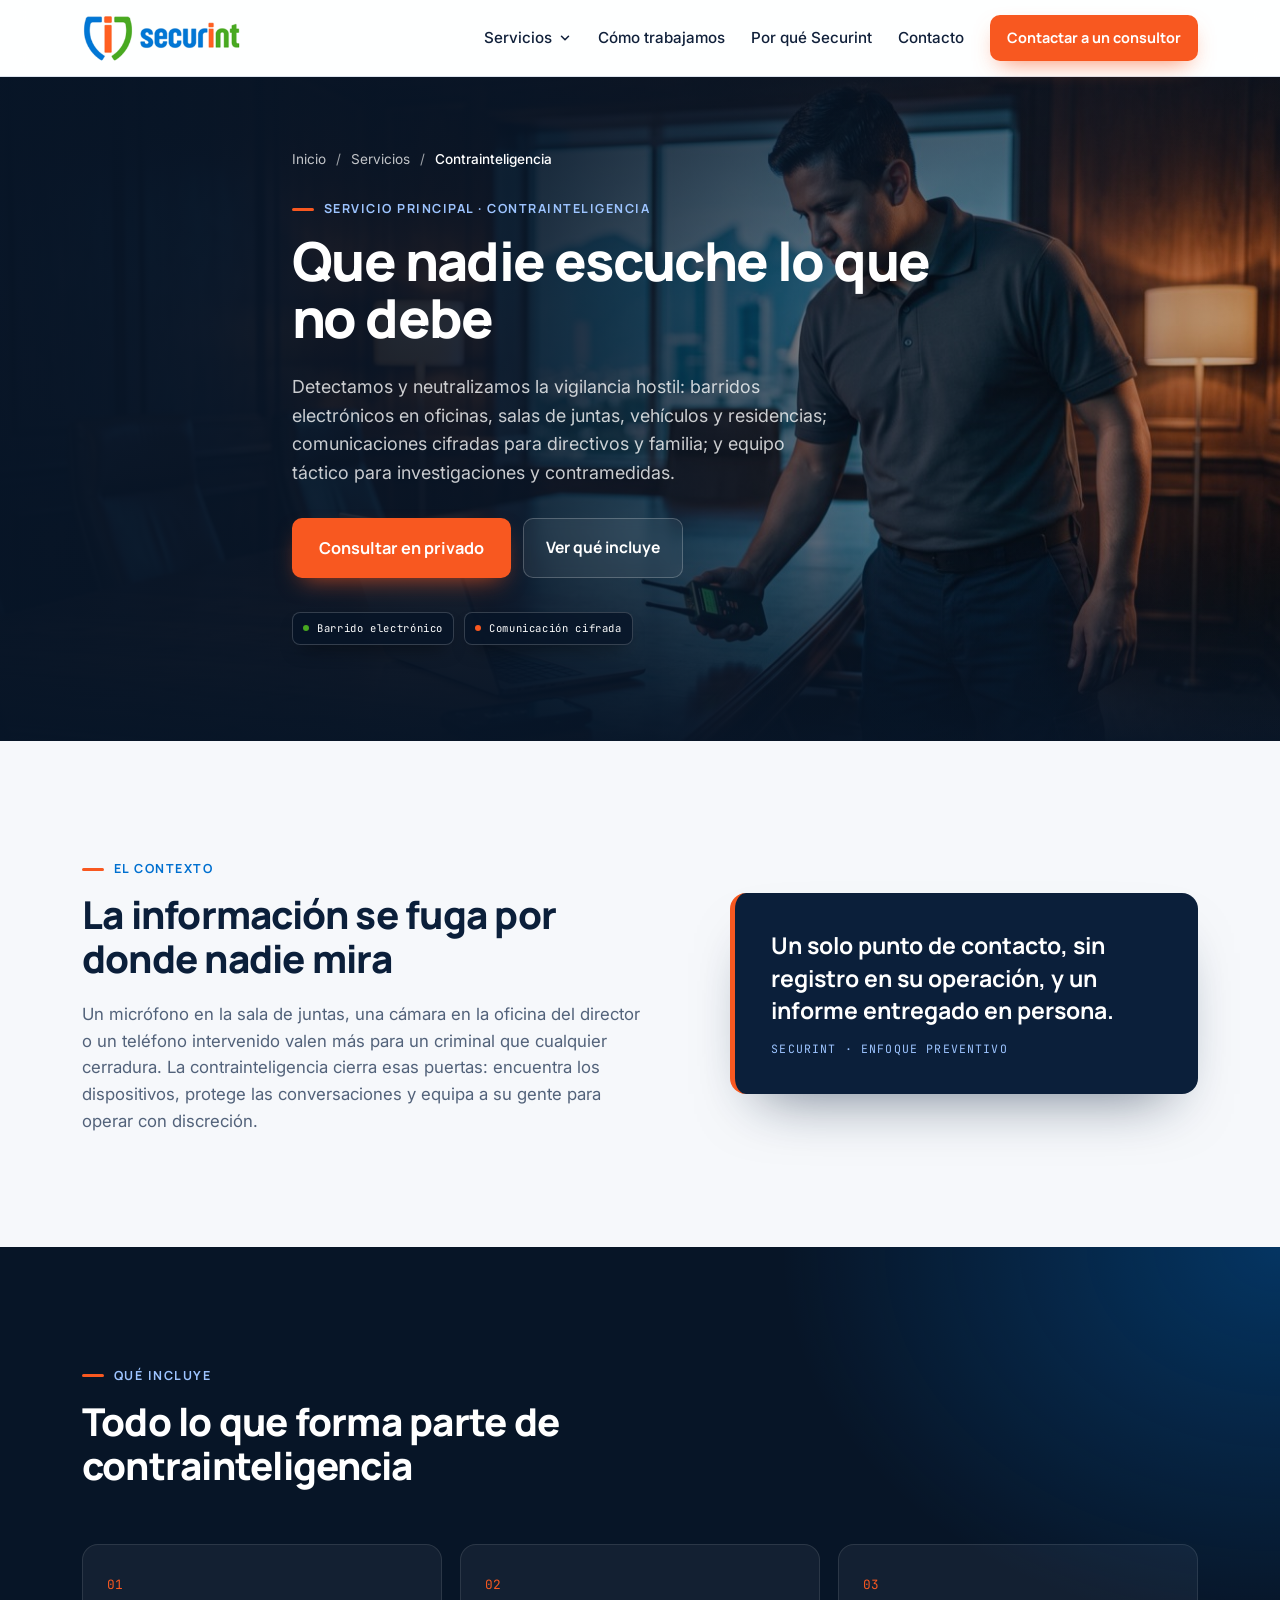
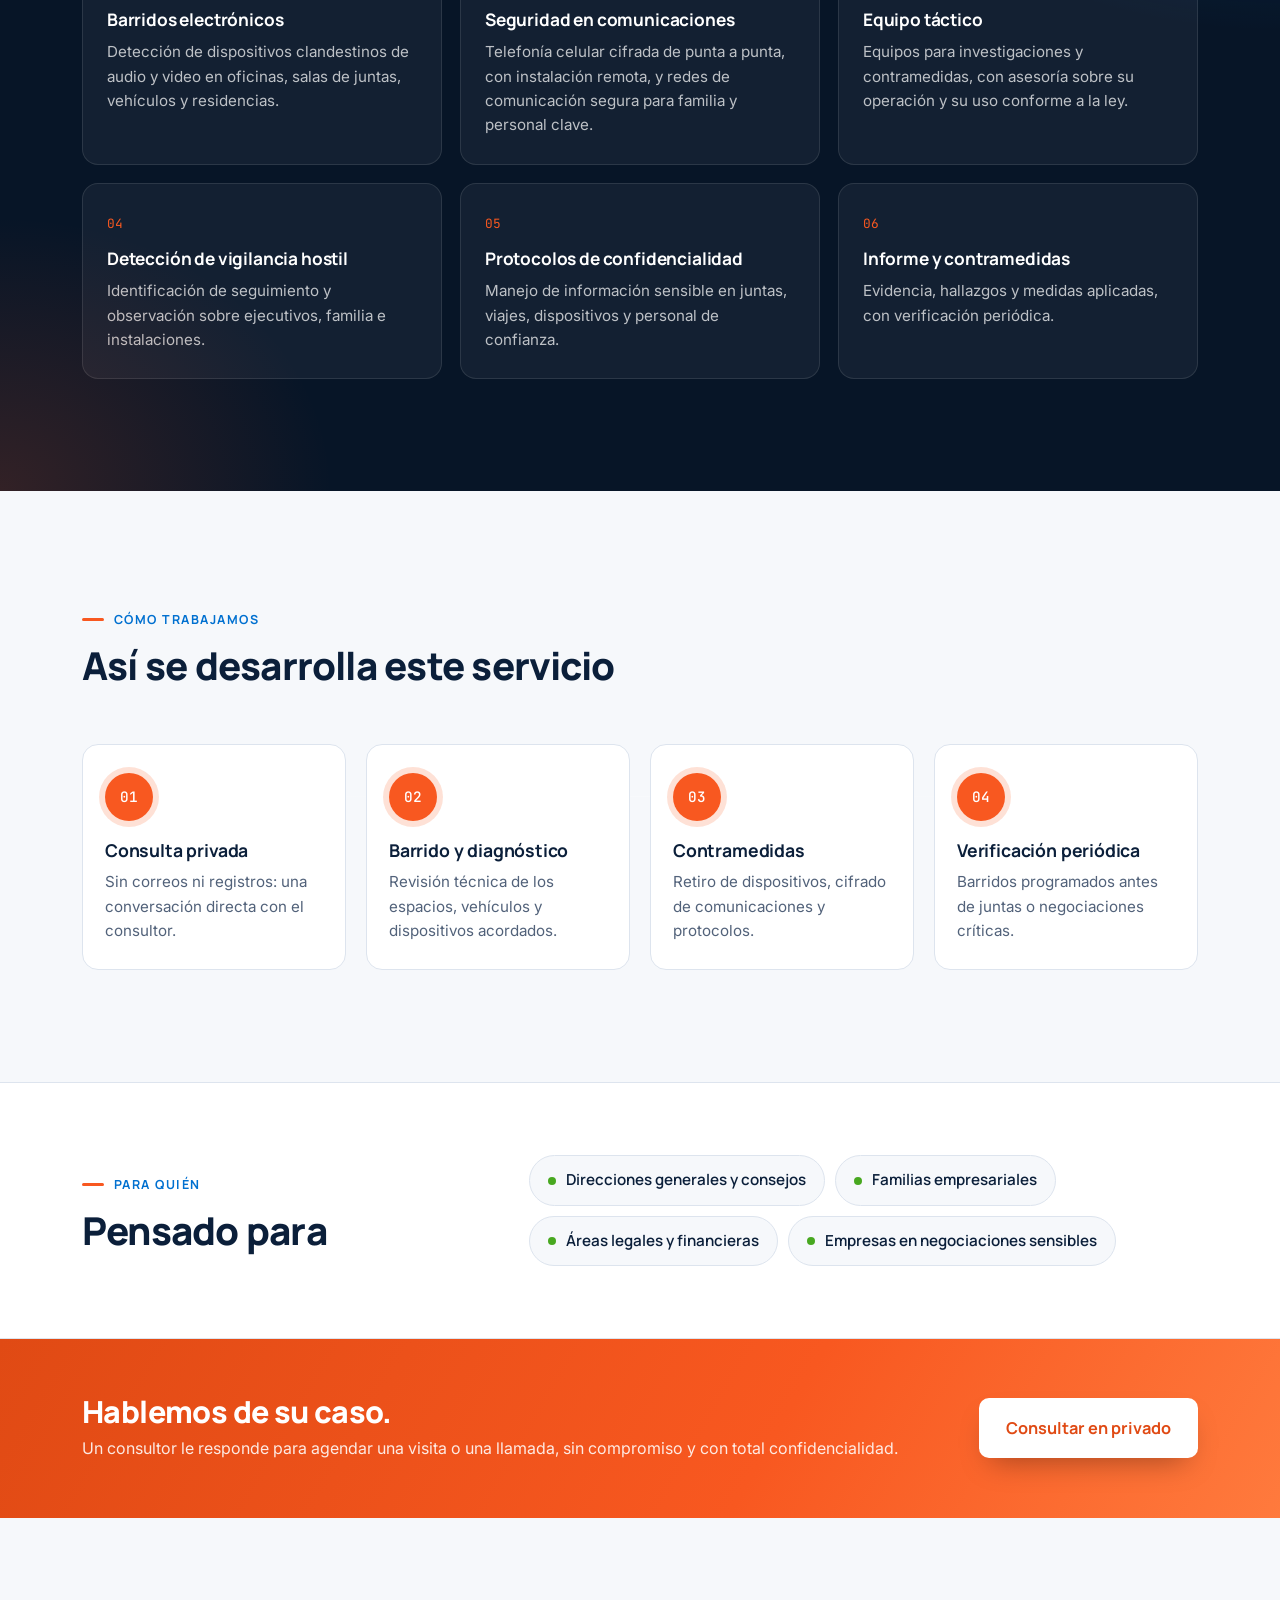
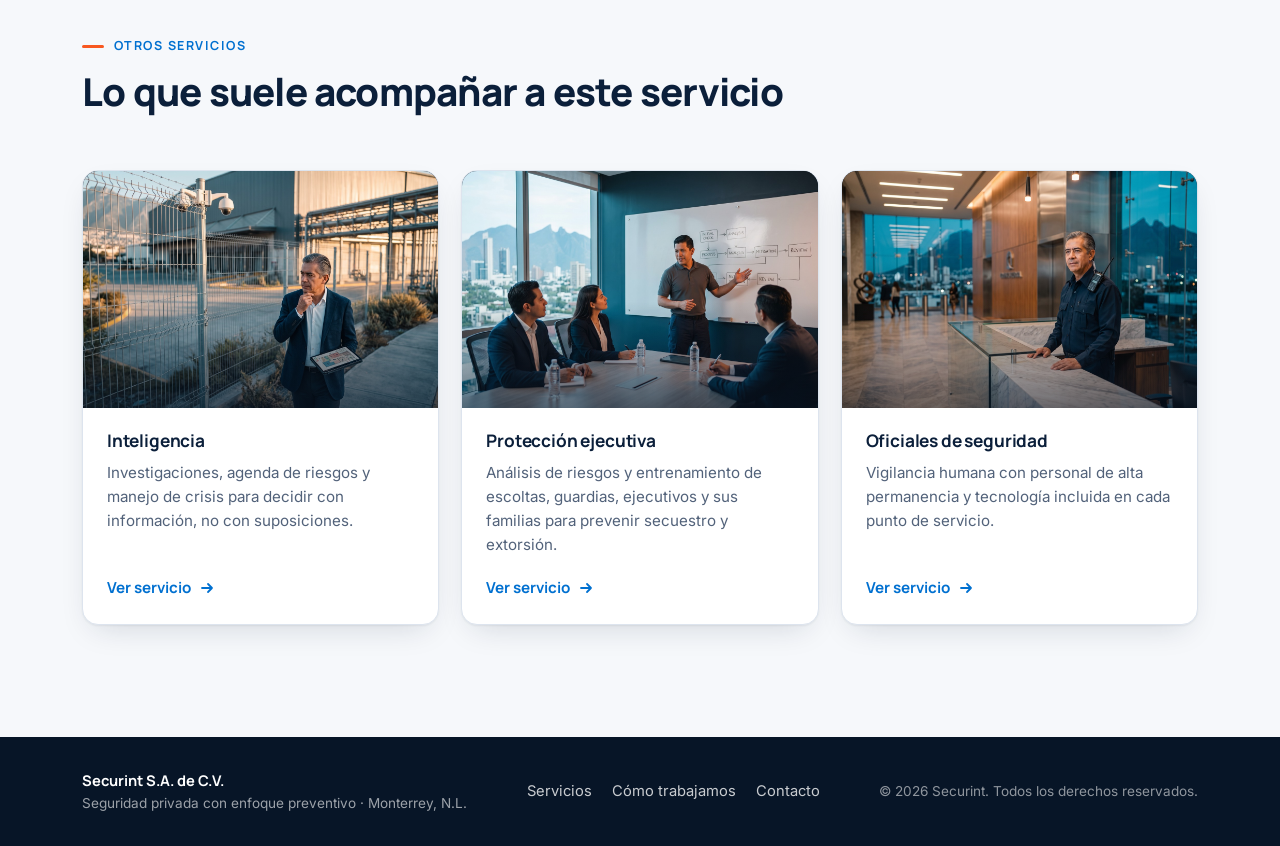
==== servicios/contrainteligencia.html @ 250d965b "feat(sitio): reposicionar como consultoría — inteligencia, contrainteligencia y protección ejecutiva" ====
<!doctype html>
<html lang="es-MX">
<head>
  <meta charset="utf-8">
  <meta name="viewport" content="width=device-width, initial-scale=1, viewport-fit=cover">
  <title>Contrainteligencia · Securint</title>
  <meta name="description" content="Barridos electrónicos, seguridad en comunicaciones y equipo táctico para que nadie escuche lo que no debe. Securint, seguridad privada con enfoque preventivo en Monterrey.">
  <meta property="og:title" content="Contrainteligencia · Securint">
  <meta property="og:description" content="Barridos electrónicos, seguridad en comunicaciones y equipo táctico para que nadie escuche lo que no debe.">
  <meta property="og:type" content="website">
  <meta property="og:image" content="https://securint.com.mx/assets/img/serv-inteligencia.jpg">
  <meta name="theme-color" content="#071527">
  <link rel="icon" href="../assets/favicon.svg" type="image/svg+xml">
  <link rel="preconnect" href="https://fonts.googleapis.com">
  <link rel="preconnect" href="https://fonts.gstatic.com" crossorigin>
  <link href="https://fonts.googleapis.com/css2?family=Inter:wght@400;500;600&family=Manrope:wght@600;700;800&family=JetBrains+Mono:wght@500&display=swap" rel="stylesheet">
  <link rel="stylesheet" href="../css/styles.css">
</head>
<body class="pagina-servicio">

<a class="saltar" href="#contenido">Ir al contenido</a>

<header class="cabecera" id="inicio">
  <div class="contenedor cabecera__fila">
    <a class="cabecera__logo" href="../index.html" aria-label="Securint, inicio">
      <img src="../assets/logo.png" alt="Securint" width="158" height="49">
    </a>
    <button class="cabecera__menu" type="button" aria-expanded="false" aria-controls="nav" aria-label="Abrir menú">
      <span></span><span></span><span></span>
    </button>
    <nav class="nav" id="nav" aria-label="Principal">
      <div class="nav__grupo">
        <button class="nav__desplegable" type="button" aria-expanded="false" aria-controls="menu-servicios">
          Servicios
          <svg class="nav__flecha" viewBox="0 0 16 16" aria-hidden="true"><path d="M4 6l4 4 4-4"/></svg>
        </button>
        <div class="mega" id="menu-servicios">
          <div class="mega__grid">
            <a class="mega__item" href="inteligencia.html"><span class="mega__icono"><svg viewBox="0 0 24 24"><path d="M3 12s3.5-6 9-6 9 6 9 6-3.5 6-9 6-9-6-9-6z"/><circle cx="12" cy="12" r="2.8"/></svg></span><span><strong>Inteligencia</strong><small>Investigaciones, agenda de riesgos y manejo de crisis para decidir con información, no con suposiciones.</small></span></a>
            <a class="mega__item" href="contrainteligencia.html" aria-current="page"><span class="mega__icono"><svg viewBox="0 0 24 24"><circle cx="12" cy="12" r="2"/><path d="M8.5 8.5a5 5 0 0 0 0 7M15.5 8.5a5 5 0 0 1 0 7"/><path d="M5.5 5.5a9 9 0 0 0 0 13M18.5 5.5a9 9 0 0 1 0 13"/></svg></span><span><strong>Contrainteligencia</strong><small>Barridos electrónicos, seguridad en comunicaciones y equipo táctico para que nadie escuche lo que no debe.</small></span></a>
            <a class="mega__item" href="proteccion-ejecutiva.html"><span class="mega__icono"><svg viewBox="0 0 24 24"><path d="M12 3l7 3v5c0 5-3.5 8.5-7 10-3.5-1.5-7-5-7-10V6l7-3z"/><circle cx="12" cy="10" r="2.2"/><path d="M8.5 16.5c.8-1.8 2-2.6 3.5-2.6s2.7.8 3.5 2.6"/></svg></span><span><strong>Protección ejecutiva</strong><small>Análisis de riesgos y entrenamiento de escoltas, guardias, ejecutivos y sus familias para prevenir secuestro y extorsión.</small></span></a>
            <a class="mega__item" href="oficiales-de-seguridad.html"><span class="mega__icono"><svg viewBox="0 0 24 24"><circle cx="12" cy="7" r="3.5"/><path d="M5 21c0-4 3-6.5 7-6.5s7 2.5 7 6.5"/><path d="M12 14.5v6.5"/></svg></span><span><strong>Oficiales de seguridad</strong><small>Vigilancia humana con personal de alta permanencia y tecnología incluida en cada punto de servicio.</small></span></a>
            <a class="mega__item" href="seguridad-electronica.html"><span class="mega__icono"><svg viewBox="0 0 24 24"><rect x="3" y="6" width="13" height="9" rx="2"/><path d="M16 9.5l5-2.5v8l-5-2.5"/><path d="M7 18.5h5M9.5 15v3.5"/></svg></span><span><strong>Seguridad electrónica</strong><small>CCTV, control de acceso y centros de monitoreo: ingeniería, venta, renta, instalación y mantenimiento.</small></span></a>
          </div>
          <a class="mega__pie" href="../index.html#contacto">¿No sabe por dónde empezar? Contacte a un consultor →</a>
        </div>
      </div>
      <a href="../index.html#proceso">Cómo trabajamos</a>
      <a href="../index.html#porque">Por qué Securint</a>
      <a href="../index.html#contacto">Contacto</a>
      <a class="boton boton--primario boton--chico" href="../index.html#contacto">Contactar a un consultor</a>
    </nav>
  </div>
</header>

<main id="contenido">

  <section class="hero hero--servicio">
    <div class="hero__fondo" aria-hidden="true">
      <img class="hero__foto" src="../assets/img/serv-inteligencia.jpg" alt="" width="1400" height="939" fetchpriority="high">
      <div class="hero__velo"></div>
    </div>
    <div class="contenedor hero__servicio">
      <nav class="migas" aria-label="Ubicación">
        <a href="../index.html">Inicio</a><span>/</span><a href="../index.html#servicios">Servicios</a><span>/</span><span aria-current="page">Contrainteligencia</span>
      </nav>
      <p class="etiqueta etiqueta--clara">Servicio principal · Contrainteligencia</p>
      <h1>Que nadie escuche lo que no debe</h1>
      <p class="hero__bajada">Detectamos y neutralizamos la vigilancia hostil: barridos electrónicos en oficinas, salas de juntas, vehículos y residencias; comunicaciones cifradas para directivos y familia; y equipo táctico para investigaciones y contramedidas.</p>
      <div class="hero__acciones">
        <a class="boton boton--primario boton--grande" href="../index.html#contacto">Consultar en privado</a>
        <a class="boton boton--fantasma" href="#incluye">Ver qué incluye</a>
      </div>
      <div class="hero__chips" aria-hidden="true"><span class="visual__chip visual__chip--a">Barrido electrónico</span><span class="visual__chip visual__chip--b">Comunicación cifrada</span></div>
    </div>
  </section>

  <section class="seccion">
    <div class="contenedor contexto__grid">
      <div>
        <p class="etiqueta">El contexto</p>
        <h2>La información se fuga por donde nadie mira</h2>
        <p class="parrafo">Un micrófono en la sala de juntas, una cámara en la oficina del director o un teléfono intervenido valen más para un criminal que cualquier cerradura. La contrainteligencia cierra esas puertas: encuentra los dispositivos, protege las conversaciones y equipa a su gente para operar con discreción.</p>
      </div>
      <blockquote class="cita-grande">
        <p>Un solo punto de contacto, sin registro en su operación, y un informe entregado en persona.</p>
        <footer>Securint · Enfoque preventivo</footer>
      </blockquote>
    </div>
  </section>

  <section class="seccion seccion--oscura" id="incluye">
    <div class="seccion__fondo" aria-hidden="true"></div>
    <div class="contenedor">
      <div class="seccion__cabeza">
        <p class="etiqueta etiqueta--clara">Qué incluye</p>
        <h2>Todo lo que forma parte de contrainteligencia</h2>
      </div>
      <ul class="incluye-grid">
        <li class="incluye-card">
          <span class="incluye-card__num">01</span>
          <h3>Barridos electrónicos</h3>
          <p>Detección de dispositivos clandestinos de audio y video en oficinas, salas de juntas, vehículos y residencias.</p>
        </li>
        <li class="incluye-card">
          <span class="incluye-card__num">02</span>
          <h3>Seguridad en comunicaciones</h3>
          <p>Telefonía celular cifrada de punta a punta, con instalación remota, y redes de comunicación segura para familia y personal clave.</p>
        </li>
        <li class="incluye-card">
          <span class="incluye-card__num">03</span>
          <h3>Equipo táctico</h3>
          <p>Equipos para investigaciones y contramedidas, con asesoría sobre su operación y su uso conforme a la ley.</p>
        </li>
        <li class="incluye-card">
          <span class="incluye-card__num">04</span>
          <h3>Detección de vigilancia hostil</h3>
          <p>Identificación de seguimiento y observación sobre ejecutivos, familia e instalaciones.</p>
        </li>
        <li class="incluye-card">
          <span class="incluye-card__num">05</span>
          <h3>Protocolos de confidencialidad</h3>
          <p>Manejo de información sensible en juntas, viajes, dispositivos y personal de confianza.</p>
        </li>
        <li class="incluye-card">
          <span class="incluye-card__num">06</span>
          <h3>Informe y contramedidas</h3>
          <p>Evidencia, hallazgos y medidas aplicadas, con verificación periódica.</p>
        </li>
      </ul>
    </div>
  </section>

  <section class="seccion">
    <div class="contenedor">
      <div class="seccion__cabeza">
        <p class="etiqueta">Cómo trabajamos</p>
        <h2>Así se desarrolla este servicio</h2>
      </div>
      <ol class="pasos pasos--claros">
        <li class="paso">
          <span class="paso__num">01</span>
          <h3>Consulta privada</h3>
          <p>Sin correos ni registros: una conversación directa con el consultor.</p>
        </li>
        <li class="paso">
          <span class="paso__num">02</span>
          <h3>Barrido y diagnóstico</h3>
          <p>Revisión técnica de los espacios, vehículos y dispositivos acordados.</p>
        </li>
        <li class="paso">
          <span class="paso__num">03</span>
          <h3>Contramedidas</h3>
          <p>Retiro de dispositivos, cifrado de comunicaciones y protocolos.</p>
        </li>
        <li class="paso">
          <span class="paso__num">04</span>
          <h3>Verificación periódica</h3>
          <p>Barridos programados antes de juntas o negociaciones críticas.</p>
        </li>
      </ol>
    </div>
  </section>

  <section class="seccion seccion--para">
    <div class="contenedor para__grid">
      <div>
        <p class="etiqueta">Para quién</p>
        <h2>Pensado para</h2>
      </div>
      <ul class="para__lista">
        <li>Direcciones generales y consejos</li>
        <li>Familias empresariales</li>
        <li>Áreas legales y financieras</li>
        <li>Empresas en negociaciones sensibles</li>
      </ul>
    </div>
  </section>

  <section class="banda">
    <div class="contenedor banda__fila">
      <div>
        <h2>Hablemos de su caso.</h2>
        <p>Un consultor le responde para agendar una visita o una llamada, sin compromiso y con total confidencialidad.</p>
      </div>
      <a class="boton boton--primario boton--grande" href="../index.html#contacto">Consultar en privado</a>
    </div>
  </section>

  <section class="seccion">
    <div class="contenedor">
      <div class="seccion__cabeza">
        <p class="etiqueta">Otros servicios</p>
        <h2>Lo que suele acompañar a este servicio</h2>
      </div>
      <div class="serv-grid serv-grid--tres">
        <a class="serv-card serv-card--chica" href="inteligencia.html">
          <div class="serv-card__foto"><img src="../assets/img/serv-riesgo.jpg" alt="" width="1400" height="939" loading="lazy"></div>
          <div class="serv-card__cuerpo">
            <h3>Inteligencia</h3>
            <p>Investigaciones, agenda de riesgos y manejo de crisis para decidir con información, no con suposiciones.</p>
            <span class="serv-card__mas">Ver servicio <svg viewBox="0 0 16 16" aria-hidden="true"><path d="M3 8h10M9 4l4 4-4 4"/></svg></span>
          </div>
        </a>
        <a class="serv-card serv-card--chica" href="proteccion-ejecutiva.html">
          <div class="serv-card__foto"><img src="../assets/img/serv-consultoria.jpg" alt="" width="1400" height="939" loading="lazy"></div>
          <div class="serv-card__cuerpo">
            <h3>Protección ejecutiva</h3>
            <p>Análisis de riesgos y entrenamiento de escoltas, guardias, ejecutivos y sus familias para prevenir secuestro y extorsión.</p>
            <span class="serv-card__mas">Ver servicio <svg viewBox="0 0 16 16" aria-hidden="true"><path d="M3 8h10M9 4l4 4-4 4"/></svg></span>
          </div>
        </a>
        <a class="serv-card serv-card--chica" href="oficiales-de-seguridad.html">
          <div class="serv-card__foto"><img src="../assets/img/serv-oficiales.jpg" alt="" width="1400" height="939" loading="lazy"></div>
          <div class="serv-card__cuerpo">
            <h3>Oficiales de seguridad</h3>
            <p>Vigilancia humana con personal de alta permanencia y tecnología incluida en cada punto de servicio.</p>
            <span class="serv-card__mas">Ver servicio <svg viewBox="0 0 16 16" aria-hidden="true"><path d="M3 8h10M9 4l4 4-4 4"/></svg></span>
          </div>
        </a>
      </div>
    </div>
  </section>

</main>

<footer class="pie">
  <div class="contenedor pie__fila">
    <div>
      <strong class="pie__marca">Securint S.A. de C.V.</strong>
      <span class="pie__sub">Seguridad privada con enfoque preventivo · Monterrey, N.L.</span>
    </div>
    <nav class="pie__nav" aria-label="Pie de página">
      <a href="../index.html#servicios">Servicios</a>
      <a href="../index.html#proceso">Cómo trabajamos</a>
      <a href="../index.html#contacto">Contacto</a>
    </nav>
    <span class="pie__copy">© <span id="anio"></span> Securint. Todos los derechos reservados.</span>
  </div>
</footer>

<script src="../js/main.js" defer></script>
</body>
</html>
---- css/styles.css ----
/* ==========================================================================
   Securint — estilos v2
   Paleta tomada del logo: azul #0070d0, naranja #f85820, verde #48a820.
   El marino profundo es el color "serio" de la marca.
   ========================================================================== */

:root {
  --azul: #0070d0;
  --azul-claro: #4da3ff;
  --azul-hover: #005db0;
  --marino: #0b1f3a;
  --marino-2: #12305a;
  --marino-3: #071527;
  --naranja: #f85820;
  --naranja-hover: #e04a14;
  --verde: #48a820;

  --fondo: #f6f8fb;
  --superficie: #ffffff;
  --texto: #10203a;
  --texto-2: #52627a;
  --borde: #dde4ee;
  --borde-fuerte: #c5d0e0;

  --fuente-titulos: "Manrope", "Inter", system-ui, -apple-system, "Segoe UI", sans-serif;
  --fuente-texto: "Inter", system-ui, -apple-system, "Segoe UI", sans-serif;
  --fuente-mono: "JetBrains Mono", ui-monospace, SFMono-Regular, Menlo, monospace;

  --radio: 16px;
  --radio-chico: 10px;
  --sombra: 0 1px 2px rgba(16, 32, 58, .06), 0 12px 32px -12px rgba(16, 32, 58, .18);
  --ancho: 1180px;
  --transicion: 220ms cubic-bezier(.2, .7, .2, 1);
}

*, *::before, *::after { box-sizing: border-box; }
html { scroll-behavior: smooth; -webkit-text-size-adjust: 100%; }
body {
  margin: 0;
  font-family: var(--fuente-texto);
  font-size: 1rem;
  line-height: 1.6;
  color: var(--texto);
  background: var(--fondo);
  -webkit-font-smoothing: antialiased;
  overflow-x: hidden;
}
img { max-width: 100%; height: auto; display: block; }
a { color: var(--azul); text-decoration: none; }
a:hover { color: var(--azul-hover); }
button { font: inherit; }

h1, h2, h3 {
  font-family: var(--fuente-titulos);
  color: var(--marino);
  letter-spacing: -0.01em;
  margin: 0 0 .5em;
}
h1 { font-size: clamp(2.1rem, 4.4vw, 3.4rem); line-height: 1.05; font-weight: 800; letter-spacing: -0.03em; }
h2 { font-size: clamp(1.6rem, 3vw, 2.4rem); line-height: 1.15; font-weight: 800; letter-spacing: -0.02em; }
h3 { font-size: 1.2rem; line-height: 1.3; font-weight: 700; }
p { margin: 0 0 1em; }

.contenedor { width: 100%; max-width: var(--ancho); margin-inline: auto; padding-inline: clamp(16px, 4vw, 32px); }

.saltar { position: absolute; left: -999px; top: 8px; background: var(--marino); color: #fff; padding: 8px 14px; border-radius: 8px; z-index: 100; }
.saltar:focus { left: 8px; }

/* ---------- Etiquetas, botones, puntos ---------- */

.etiqueta {
  display: inline-flex; align-items: center; gap: 10px;
  font-family: var(--fuente-titulos);
  font-size: .78rem; font-weight: 700; letter-spacing: .12em; text-transform: uppercase;
  color: var(--azul);
  margin-bottom: 14px;
}
.etiqueta::before { content: ""; width: 22px; height: 3px; background: var(--naranja); border-radius: 2px; }
.etiqueta--clara { color: #9dc4ff; }
.etiqueta .punto-vivo { margin-left: 2px; }

.punto-vivo {
  display: inline-block; width: 8px; height: 8px; border-radius: 50%;
  background: var(--verde);
  box-shadow: 0 0 0 0 rgba(72, 168, 32, .6);
  animation: latido 2s infinite;
}
@keyframes latido {
  0% { box-shadow: 0 0 0 0 rgba(72, 168, 32, .6); }
  70% { box-shadow: 0 0 0 8px rgba(72, 168, 32, 0); }
  100% { box-shadow: 0 0 0 0 rgba(72, 168, 32, 0); }
}

.boton {
  display: inline-flex; align-items: center; justify-content: center; gap: 8px;
  font-family: var(--fuente-titulos); font-weight: 700; font-size: .98rem;
  padding: 14px 22px;
  border-radius: var(--radio-chico);
  border: 1.5px solid transparent;
  cursor: pointer;
  transition: background var(--transicion), color var(--transicion), border-color var(--transicion), transform var(--transicion), box-shadow var(--transicion);
  white-space: nowrap;
}
.boton:active { transform: translateY(1px); }
.boton--primario { background: var(--naranja); color: #fff; box-shadow: 0 10px 24px -10px rgba(248, 88, 32, .75); }
.boton--primario:hover { background: var(--naranja-hover); color: #fff; transform: translateY(-1px); box-shadow: 0 14px 28px -10px rgba(248, 88, 32, .8); }
.boton--secundario { background: transparent; color: var(--marino); border-color: var(--borde-fuerte); }
.boton--secundario:hover { border-color: var(--marino); }
.boton--fantasma { background: rgba(255, 255, 255, .06); color: #fff; border-color: rgba(255, 255, 255, .22); backdrop-filter: blur(6px); }
.boton--fantasma:hover { background: rgba(255, 255, 255, .12); color: #fff; border-color: rgba(255, 255, 255, .45); }
.boton--chico { padding: 10px 16px; font-size: .9rem; }
.boton--grande { padding: 16px 26px; font-size: 1.02rem; }
.boton--ancho { width: 100%; }

/* ---------- Cabecera y menú ---------- */

.cabecera {
  position: sticky; top: 0; z-index: 50;
  background: rgba(255, 255, 255, .9);
  backdrop-filter: saturate(160%) blur(12px);
  -webkit-backdrop-filter: saturate(160%) blur(12px);
  border-bottom: 1px solid var(--borde);
}
.cabecera__fila { display: flex; align-items: center; justify-content: space-between; gap: 24px; min-height: 76px; }
.cabecera__logo img { width: 158px; height: auto; }

.nav { display: flex; align-items: center; gap: 26px; }
.nav > a:not(.boton), .nav__desplegable {
  font-weight: 500; color: var(--texto); font-size: .95rem; position: relative;
  background: none; border: 0; padding: 0; cursor: pointer;
  display: inline-flex; align-items: center; gap: 6px;
}
.nav > a:not(.boton)::after, .nav__desplegable::after {
  content: ""; position: absolute; left: 0; right: 0; bottom: -6px; height: 2px;
  background: var(--naranja); transform: scaleX(0); transform-origin: left; transition: transform var(--transicion);
}
.nav > a:not(.boton):hover::after, .nav__desplegable:hover::after, .nav__desplegable[aria-expanded="true"]::after { transform: scaleX(1); }
.nav__flecha { width: 14px; height: 14px; fill: none; stroke: currentColor; stroke-width: 1.8; stroke-linecap: round; stroke-linejoin: round; transition: transform var(--transicion); }
.nav__desplegable[aria-expanded="true"] .nav__flecha { transform: rotate(180deg); }

.nav__grupo { position: relative; }
.mega {
  position: absolute; left: 50%; top: calc(100% + 18px);
  transform: translateX(-50%) translateY(6px);
  width: min(720px, calc(100vw - 32px));
  background: #fff;
  border: 1px solid var(--borde);
  border-radius: var(--radio);
  box-shadow: 0 30px 60px -24px rgba(11, 31, 58, .35), 0 2px 8px rgba(11, 31, 58, .06);
  padding: 14px;
  opacity: 0; visibility: hidden; pointer-events: none;
  transition: opacity var(--transicion), transform var(--transicion), visibility 0s linear 220ms;
}
.mega::before {
  content: ""; position: absolute; left: 50%; top: -7px; width: 14px; height: 14px;
  background: #fff; border-left: 1px solid var(--borde); border-top: 1px solid var(--borde);
  transform: translateX(-50%) rotate(45deg);
}
.nav__grupo.abierto .mega { opacity: 1; visibility: visible; pointer-events: auto; transform: translateX(-50%) translateY(0); transition-delay: 0s; }
.mega__grid { display: grid; grid-template-columns: 1fr 1fr; gap: 4px; }
.mega__item {
  display: grid; grid-template-columns: 40px 1fr; gap: 12px; align-items: center;
  padding: 12px; border-radius: 10px; color: var(--texto);
  transition: background var(--transicion);
}
.mega__item:hover { background: var(--fondo); color: var(--texto); }
.mega__item strong { display: block; font-family: var(--fuente-titulos); font-size: .95rem; color: var(--marino); }
.mega__item small { display: block; color: var(--texto-2); font-size: .82rem; line-height: 1.3; }
.mega__icono { width: 40px; height: 40px; border-radius: 10px; background: rgba(0, 112, 208, .09); display: grid; place-items: center; }
.mega__icono svg { width: 22px; height: 22px; fill: none; stroke: var(--azul); stroke-width: 1.8; stroke-linecap: round; stroke-linejoin: round; }
.mega__pie {
  display: block; margin-top: 10px; padding: 12px 14px;
  border-radius: 10px; background: var(--marino); color: #fff;
  font-family: var(--fuente-titulos); font-weight: 600; font-size: .9rem;
}
.mega__pie:hover { background: var(--marino-2); color: #fff; }

.cabecera__menu {
  display: none; width: 44px; height: 44px;
  border: 1px solid var(--borde); border-radius: 10px; background: #fff; cursor: pointer;
  flex-direction: column; align-items: center; justify-content: center; gap: 5px;
}
.cabecera__menu span { display: block; width: 20px; height: 2px; background: var(--marino); border-radius: 2px; transition: transform var(--transicion), opacity var(--transicion); }
.cabecera__menu[aria-expanded="true"] span:nth-child(1) { transform: translateY(7px) rotate(45deg); }
.cabecera__menu[aria-expanded="true"] span:nth-child(2) { opacity: 0; }
.cabecera__menu[aria-expanded="true"] span:nth-child(3) { transform: translateY(-7px) rotate(-45deg); }

/* ---------- Hero ---------- */

.hero {
  position: relative;
  background: var(--marino-3);
  color: #fff;
  overflow: hidden;
  padding-top: clamp(56px, 8vw, 104px);
}
.hero h1 { color: #fff; max-width: 15ch; }
.hero__fondo { position: absolute; inset: 0; pointer-events: none; }
.hero__grid-fondo {
  position: absolute; inset: 0;
  background-image:
    linear-gradient(rgba(255, 255, 255, .06) 1px, transparent 1px),
    linear-gradient(90deg, rgba(255, 255, 255, .06) 1px, transparent 1px);
  background-size: 56px 56px;
  mask-image: radial-gradient(70% 70% at 50% 40%, #000 30%, transparent 100%);
  -webkit-mask-image: radial-gradient(70% 70% at 50% 40%, #000 30%, transparent 100%);
}
.hero__foto {
  position: absolute; inset: 0; width: 100%; height: 100%;
  object-fit: cover; object-position: 60% center;
  transform: scale(1.06);
  animation: kenburns 24s ease-in-out infinite alternate;
}
@keyframes kenburns { from { transform: scale(1.06) translateX(0); } to { transform: scale(1.12) translateX(-1.5%); } }
.hero__velo {
  position: absolute; inset: 0;
  background:
    linear-gradient(90deg, rgba(7, 21, 39, .94) 0%, rgba(7, 21, 39, .8) 36%, rgba(7, 21, 39, .35) 62%, rgba(7, 21, 39, .3) 100%),
    linear-gradient(180deg, rgba(7, 21, 39, .5) 0%, transparent 30%, transparent 65%, rgba(7, 21, 39, .92) 100%);
}
.hero__grid-fondo { opacity: .5; }

.hero__grid {
  position: relative;
  display: grid;
  grid-template-columns: minmax(0, 640px);
  align-items: center;
  padding-bottom: clamp(56px, 8vw, 96px);
}
.resaltado {
  color: var(--azul-claro);
  background: linear-gradient(transparent 64%, rgba(248, 88, 32, .35) 64%);
}
.hero__bajada { font-size: clamp(1.05rem, 1.4vw, 1.2rem); color: rgba(255, 255, 255, .78); max-width: 50ch; margin-bottom: 30px; }
.hero__acciones { display: flex; flex-wrap: wrap; gap: 12px; margin-bottom: 34px; }
.hero__puntos { list-style: none; padding: 0; margin: 0; display: grid; gap: 10px; color: rgba(255, 255, 255, .8); font-size: .95rem; }
.hero__puntos li { display: flex; align-items: flex-start; gap: 10px; }
.hero__puntos li::before, .razon::before {
  content: "";
  flex: 0 0 auto;
  width: 18px; height: 18px; margin-top: 3px; border-radius: 50%;
  background: var(--verde);
  -webkit-mask: url("data:image/svg+xml;utf8,<svg xmlns='http://www.w3.org/2000/svg' viewBox='0 0 24 24'><circle cx='12' cy='12' r='12' fill='black'/><path d='M7 12.5l3.2 3.2L17 9' stroke='white' stroke-width='2.4' fill='none' stroke-linecap='round' stroke-linejoin='round'/></svg>") center / contain no-repeat;
  mask: url("data:image/svg+xml;utf8,<svg xmlns='http://www.w3.org/2000/svg' viewBox='0 0 24 24'><circle cx='12' cy='12' r='12' fill='black'/><path d='M7 12.5l3.2 3.2L17 9' stroke='white' stroke-width='2.4' fill='none' stroke-linecap='round' stroke-linejoin='round'/></svg>") center / contain no-repeat;
}

/* Sectores en movimiento */
.sectores {
  position: relative;
  border-top: 1px solid rgba(255, 255, 255, .1);
  background: rgba(0, 0, 0, .2);
  overflow: hidden;
  mask-image: linear-gradient(90deg, transparent, #000 12%, #000 88%, transparent);
  -webkit-mask-image: linear-gradient(90deg, transparent, #000 12%, #000 88%, transparent);
}
.sectores__pista { display: flex; gap: 0; width: max-content; animation: desfile 34s linear infinite; }
.sectores__pista span {
  padding: 16px 34px;
  font-family: var(--fuente-titulos); font-weight: 700; font-size: .82rem; letter-spacing: .14em; text-transform: uppercase;
  color: rgba(255, 255, 255, .55);
  display: inline-flex; align-items: center; gap: 34px;
}
.sectores__pista span::after { content: ""; width: 6px; height: 6px; border-radius: 50%; background: var(--naranja); opacity: .8; }
@keyframes desfile { to { transform: translateX(-50%); } }

/* ---------- Franja de contexto ---------- */

.franja { background: var(--superficie); border-bottom: 1px solid var(--borde); padding-block: clamp(40px, 5vw, 72px); }
.franja__grid { display: grid; grid-template-columns: 1fr 1fr; gap: clamp(24px, 5vw, 64px); align-items: start; }
.franja__cita {
  font-family: var(--fuente-titulos); font-size: clamp(1.2rem, 2vw, 1.5rem); font-weight: 700; line-height: 1.35;
  color: var(--marino); border-left: 4px solid var(--naranja); padding-left: 22px; margin: 0;
}
.franja__respuesta { color: var(--texto-2); margin: 0; font-size: 1.04rem; }
.franja__respuesta strong { color: var(--marino); }

/* ---------- Secciones ---------- */

.seccion { padding-block: clamp(64px, 9vw, 112px); position: relative; }
.seccion__cabeza { max-width: 720px; margin-bottom: clamp(32px, 5vw, 56px); }
.seccion__cabeza h2 { margin-bottom: 0; }
.seccion__cabeza .parrafo { margin-top: 12px; margin-bottom: 0; }
.seccion__cabeza--izq { margin-bottom: 0; }
.parrafo { color: var(--texto-2); font-size: 1.05rem; max-width: 52ch; margin-block: 16px 24px; }

.seccion--oscura { background: var(--marino-3); color: #fff; overflow: hidden; }
.seccion--oscura h2, .seccion--oscura h3 { color: #fff; }
.seccion__fondo {
  position: absolute; inset: 0; pointer-events: none;
  background:
    radial-gradient(60% 70% at 100% 0%, rgba(0, 112, 208, .35), transparent 65%),
    radial-gradient(40% 50% at 0% 100%, rgba(248, 88, 32, .18), transparent 65%);
}

/* ---------- Tarjetas de servicios (inicio y "otros servicios") ---------- */

.serv-grid { display: grid; grid-template-columns: repeat(3, minmax(0, 1fr)); gap: 22px; }
.serv-card {
  display: flex; flex-direction: column;
  background: var(--superficie);
  border: 1px solid var(--borde);
  border-radius: var(--radio);
  overflow: hidden;
  color: var(--texto);
  box-shadow: var(--sombra);
  transition: transform var(--transicion), box-shadow var(--transicion), border-color var(--transicion);
}
.serv-card:hover { transform: translateY(-6px); box-shadow: 0 30px 50px -24px rgba(11, 31, 58, .35); border-color: var(--borde-fuerte); color: var(--texto); }
.serv-card__foto { position: relative; aspect-ratio: 3 / 2; overflow: hidden; background: var(--marino-3); }
.serv-card__foto img { width: 100%; height: 100%; object-fit: cover; transform: scale(1.02); transition: transform 1s cubic-bezier(.2, .7, .2, 1); }
.serv-card:hover .serv-card__foto img { transform: scale(1.08); }
.serv-card__foto::after { content: ""; position: absolute; inset: 0; background: linear-gradient(180deg, transparent 55%, rgba(7, 21, 39, .55) 100%); }
.serv-card__cuerpo { padding: 22px 24px 24px; display: flex; flex-direction: column; gap: 8px; flex: 1; }
.serv-card__cuerpo h3 { margin: 0; font-size: 1.2rem; }
.serv-card__cuerpo p { margin: 0; color: var(--texto-2); font-size: .95rem; flex: 1; }
.serv-card__mas { display: inline-flex; align-items: center; gap: 8px; margin-top: 10px; font-family: var(--fuente-titulos); font-weight: 700; color: var(--azul); font-size: .95rem; }
.serv-card__mas svg { width: 16px; height: 16px; fill: none; stroke: currentColor; stroke-width: 1.8; stroke-linecap: round; stroke-linejoin: round; transition: transform var(--transicion); }
.serv-card:hover .serv-card__mas svg { transform: translateX(4px); }
.serv-card--chica .serv-card__cuerpo h3 { font-size: 1.08rem; }

.servicios__sub { font-family: var(--fuente-titulos); font-weight: 700; font-size: .85rem; letter-spacing: .1em; text-transform: uppercase; color: var(--texto-2); margin: 0 0 14px; }
.servicios__sub--sep { margin-top: 40px; }
.serv-grid--dos { grid-template-columns: repeat(2, minmax(0, 1fr)); max-width: 780px; }

/* ---------- Página de servicio ---------- */

.hero--servicio { padding-top: clamp(40px, 6vw, 72px); }
.hero--servicio .hero__velo {
  background:
    linear-gradient(90deg, rgba(7, 21, 39, .96) 0%, rgba(7, 21, 39, .88) 40%, rgba(7, 21, 39, .45) 70%, rgba(7, 21, 39, .25) 100%),
    linear-gradient(180deg, rgba(7, 21, 39, .5) 0%, transparent 30%, transparent 70%, rgba(7, 21, 39, .9) 100%);
}
.hero--servicio .hero__foto { object-position: center 35%; }
.hero__servicio { position: relative; max-width: 760px; padding-bottom: clamp(56px, 8vw, 96px); }
.hero__servicio h1 { max-width: none; font-size: clamp(2rem, 4.2vw, 3.4rem); }
.hero__chips { display: flex; flex-wrap: wrap; gap: 10px; margin-top: 30px; }
.hero__chips .visual__chip { position: static; animation: none; }
.migas { display: flex; flex-wrap: wrap; align-items: center; gap: 10px; font-size: .85rem; color: rgba(255, 255, 255, .6); margin-bottom: 22px; }
.migas a { color: rgba(255, 255, 255, .75); }
.migas a:hover { color: #fff; }
.migas [aria-current] { color: #fff; font-weight: 500; }

.contexto__grid { display: grid; grid-template-columns: minmax(0, 1.1fr) minmax(0, .9fr); gap: clamp(32px, 6vw, 80px); align-items: center; }
.contexto__grid .parrafo { margin-bottom: 0; }
.cita-grande {
  margin: 0; padding: clamp(24px, 3vw, 36px);
  background: var(--marino); color: #fff;
  border-radius: var(--radio);
  border-left: 5px solid var(--naranja);
  box-shadow: 0 30px 60px -30px rgba(11, 31, 58, .6);
}
.cita-grande p { font-family: var(--fuente-titulos); font-size: clamp(1.15rem, 1.8vw, 1.45rem); font-weight: 700; line-height: 1.4; margin: 0 0 14px; }
.cita-grande footer { font-family: var(--fuente-mono); font-size: .72rem; letter-spacing: .1em; text-transform: uppercase; color: #9dc4ff; }

.incluye-grid { list-style: none; margin: 0; padding: 0; display: grid; grid-template-columns: repeat(3, minmax(0, 1fr)); gap: 18px; }
.incluye-card {
  padding: 26px 24px; border-radius: var(--radio);
  background: rgba(255, 255, 255, .05); border: 1px solid rgba(255, 255, 255, .1);
  transition: transform var(--transicion), background var(--transicion);
}
.incluye-card:hover { transform: translateY(-4px); background: rgba(255, 255, 255, .08); }
.incluye-card__num { display: inline-block; font-family: var(--fuente-mono); font-size: .8rem; color: var(--naranja); margin-bottom: 14px; }
.incluye-card h3 { font-size: 1.08rem; color: #fff; }
.incluye-card p { margin: 0; color: rgba(255, 255, 255, .72); font-size: .95rem; }

.pasos--claros .paso { background: var(--superficie); border-color: var(--borde); }
.pasos--claros .paso h3 { color: var(--marino); }
.pasos--claros .paso p { color: var(--texto-2); }
.pasos--claros::before { background: linear-gradient(90deg, transparent, var(--borde-fuerte), transparent); }

.seccion--para { background: var(--superficie); border-block: 1px solid var(--borde); padding-block: clamp(40px, 6vw, 72px); }
.para__grid { display: grid; grid-template-columns: minmax(0, .8fr) minmax(0, 1.4fr); gap: clamp(24px, 5vw, 64px); align-items: center; }
.para__grid h2 { margin: 0; }
.para__lista { list-style: none; margin: 0; padding: 0; display: flex; flex-wrap: wrap; gap: 10px; }
.para__lista li {
  padding: 12px 18px; border-radius: 999px;
  background: var(--fondo); border: 1px solid var(--borde);
  font-family: var(--fuente-titulos); font-weight: 600; font-size: .95rem; color: var(--marino);
  display: inline-flex; align-items: center; gap: 10px;
}
.para__lista li::before { content: ""; width: 8px; height: 8px; border-radius: 50%; background: var(--verde); }

.visual__chip { position: static; animation: none; }
.migas { display: flex; flex-wrap: wrap; align-items: center; gap: 10px; font-size: .85rem; color: rgba(255, 255, 255, .6); margin-bottom: 22px; }
.migas a { color: rgba(255, 255, 255, .75); }
.migas a:hover { color: #fff; }
.migas [aria-current] { color: #fff; font-weight: 500; }

.contexto__grid { display: grid; grid-template-columns: minmax(0, 1.1fr) minmax(0, .9fr); gap: clamp(32px, 6vw, 80px); align-items: center; }
.contexto__grid .parrafo { margin-bottom: 0; }
.cita-grande {
  margin: 0; padding: clamp(24px, 3vw, 36px);
  background: var(--marino); color: #fff;
  border-radius: var(--radio);
  border-left: 5px solid var(--naranja);
  box-shadow: 0 30px 60px -30px rgba(11, 31, 58, .6);
}
.cita-grande p { font-family: var(--fuente-titulos); font-size: clamp(1.15rem, 1.8vw, 1.45rem); font-weight: 700; line-height: 1.4; margin: 0 0 14px; }
.cita-grande footer { font-family: var(--fuente-mono); font-size: .72rem; letter-spacing: .1em; text-transform: uppercase; color: #9dc4ff; }

.incluye-grid { list-style: none; margin: 0; padding: 0; display: grid; grid-template-columns: repeat(3, minmax(0, 1fr)); gap: 18px; }
.incluye-card {
  padding: 26px 24px; border-radius: var(--radio);
  background: rgba(255, 255, 255, .05); border: 1px solid rgba(255, 255, 255, .1);
  transition: transform var(--transicion), background var(--transicion);
}
.incluye-card:hover { transform: translateY(-4px); background: rgba(255, 255, 255, .08); }
.incluye-card__num { display: inline-block; font-family: var(--fuente-mono); font-size: .8rem; color: var(--naranja); margin-bottom: 14px; }
.incluye-card h3 { font-size: 1.08rem; color: #fff; }
.incluye-card p { margin: 0; color: rgba(255, 255, 255, .72); font-size: .95rem; }

.pasos--claros .paso { background: var(--superficie); border-color: var(--borde); }
.pasos--claros .paso h3 { color: var(--marino); }
.pasos--claros .paso p { color: var(--texto-2); }
.pasos--claros::before { background: linear-gradient(90deg, transparent, var(--borde-fuerte), transparent); }

.seccion--para { background: var(--superficie); border-block: 1px solid var(--borde); padding-block: clamp(40px, 6vw, 72px); }
.para__grid { display: grid; grid-template-columns: minmax(0, .8fr) minmax(0, 1.4fr); gap: clamp(24px, 5vw, 64px); align-items: center; }
.para__grid h2 { margin: 0; }
.para__lista { list-style: none; margin: 0; padding: 0; display: flex; flex-wrap: wrap; gap: 10px; }
.para__lista li {
  padding: 12px 18px; border-radius: 999px;
  background: var(--fondo); border: 1px solid var(--borde);
  font-family: var(--fuente-titulos); font-weight: 600; font-size: .95rem; color: var(--marino);
  display: inline-flex; align-items: center; gap: 10px;
}
.para__lista li::before { content: ""; width: 8px; height: 8px; border-radius: 50%; background: var(--verde); }

/* Foto de cada panel */
.visual__chip { position: static; animation: none; }
.migas { display: flex; flex-wrap: wrap; align-items: center; gap: 10px; font-size: .85rem; color: rgba(255, 255, 255, .6); margin-bottom: 22px; }
.migas a { color: rgba(255, 255, 255, .75); }
.migas a:hover { color: #fff; }
.migas [aria-current] { color: #fff; font-weight: 500; }

.contexto__grid { display: grid; grid-template-columns: minmax(0, 1.1fr) minmax(0, .9fr); gap: clamp(32px, 6vw, 80px); align-items: center; }
.contexto__grid .parrafo { margin-bottom: 0; }
.cita-grande {
  margin: 0; padding: clamp(24px, 3vw, 36px);
  background: var(--marino); color: #fff;
  border-radius: var(--radio);
  border-left: 5px solid var(--naranja);
  box-shadow: 0 30px 60px -30px rgba(11, 31, 58, .6);
}
.cita-grande p { font-family: var(--fuente-titulos); font-size: clamp(1.15rem, 1.8vw, 1.45rem); font-weight: 700; line-height: 1.4; margin: 0 0 14px; }
.cita-grande footer { font-family: var(--fuente-mono); font-size: .72rem; letter-spacing: .1em; text-transform: uppercase; color: #9dc4ff; }

.incluye-grid { list-style: none; margin: 0; padding: 0; display: grid; grid-template-columns: repeat(3, minmax(0, 1fr)); gap: 18px; }
.incluye-card {
  padding: 26px 24px; border-radius: var(--radio);
  background: rgba(255, 255, 255, .05); border: 1px solid rgba(255, 255, 255, .1);
  transition: transform var(--transicion), background var(--transicion);
}
.incluye-card:hover { transform: translateY(-4px); background: rgba(255, 255, 255, .08); }
.incluye-card__num { display: inline-block; font-family: var(--fuente-mono); font-size: .8rem; color: var(--naranja); margin-bottom: 14px; }
.incluye-card h3 { font-size: 1.08rem; color: #fff; }
.incluye-card p { margin: 0; color: rgba(255, 255, 255, .72); font-size: .95rem; }

.pasos--claros .paso { background: var(--superficie); border-color: var(--borde); }
.pasos--claros .paso h3 { color: var(--marino); }
.pasos--claros .paso p { color: var(--texto-2); }
.pasos--claros::before { background: linear-gradient(90deg, transparent, var(--borde-fuerte), transparent); }

.seccion--para { background: var(--superficie); border-block: 1px solid var(--borde); padding-block: clamp(40px, 6vw, 72px); }
.para__grid { display: grid; grid-template-columns: minmax(0, .8fr) minmax(0, 1.4fr); gap: clamp(24px, 5vw, 64px); align-items: center; }
.para__grid h2 { margin: 0; }
.para__lista { list-style: none; margin: 0; padding: 0; display: flex; flex-wrap: wrap; gap: 10px; }
.para__lista li {
  padding: 12px 18px; border-radius: 999px;
  background: var(--fondo); border: 1px solid var(--borde);
  font-family: var(--fuente-titulos); font-weight: 600; font-size: .95rem; color: var(--marino);
  display: inline-flex; align-items: center; gap: 10px;
}
.para__lista li::before { content: ""; width: 8px; height: 8px; border-radius: 50%; background: var(--verde); }

.visual__chip { position: static; animation: none; }
.migas { display: flex; flex-wrap: wrap; align-items: center; gap: 10px; font-size: .85rem; color: rgba(255, 255, 255, .6); margin-bottom: 22px; }
.migas a { color: rgba(255, 255, 255, .75); }
.migas a:hover { color: #fff; }
.migas [aria-current] { color: #fff; font-weight: 500; }

.contexto__grid { display: grid; grid-template-columns: minmax(0, 1.1fr) minmax(0, .9fr); gap: clamp(32px, 6vw, 80px); align-items: center; }
.contexto__grid .parrafo { margin-bottom: 0; }
.cita-grande {
  margin: 0; padding: clamp(24px, 3vw, 36px);
  background: var(--marino); color: #fff;
  border-radius: var(--radio);
  border-left: 5px solid var(--naranja);
  box-shadow: 0 30px 60px -30px rgba(11, 31, 58, .6);
}
.cita-grande p { font-family: var(--fuente-titulos); font-size: clamp(1.15rem, 1.8vw, 1.45rem); font-weight: 700; line-height: 1.4; margin: 0 0 14px; }
.cita-grande footer { font-family: var(--fuente-mono); font-size: .72rem; letter-spacing: .1em; text-transform: uppercase; color: #9dc4ff; }

.incluye-grid { list-style: none; margin: 0; padding: 0; display: grid; grid-template-columns: repeat(3, minmax(0, 1fr)); gap: 18px; }
.incluye-card {
  padding: 26px 24px; border-radius: var(--radio);
  background: rgba(255, 255, 255, .05); border: 1px solid rgba(255, 255, 255, .1);
  transition: transform var(--transicion), background var(--transicion);
}
.incluye-card:hover { transform: translateY(-4px); background: rgba(255, 255, 255, .08); }
.incluye-card__num { display: inline-block; font-family: var(--fuente-mono); font-size: .8rem; color: var(--naranja); margin-bottom: 14px; }
.incluye-card h3 { font-size: 1.08rem; color: #fff; }
.incluye-card p { margin: 0; color: rgba(255, 255, 255, .72); font-size: .95rem; }

.pasos--claros .paso { background: var(--superficie); border-color: var(--borde); }
.pasos--claros .paso h3 { color: var(--marino); }
.pasos--claros .paso p { color: var(--texto-2); }
.pasos--claros::before { background: linear-gradient(90deg, transparent, var(--borde-fuerte), transparent); }

.seccion--para { background: var(--superficie); border-block: 1px solid var(--borde); padding-block: clamp(40px, 6vw, 72px); }
.para__grid { display: grid; grid-template-columns: minmax(0, .8fr) minmax(0, 1.4fr); gap: clamp(24px, 5vw, 64px); align-items: center; }
.para__grid h2 { margin: 0; }
.para__lista { list-style: none; margin: 0; padding: 0; display: flex; flex-wrap: wrap; gap: 10px; }
.para__lista li {
  padding: 12px 18px; border-radius: 999px;
  background: var(--fondo); border: 1px solid var(--borde);
  font-family: var(--fuente-titulos); font-weight: 600; font-size: .95rem; color: var(--marino);
  display: inline-flex; align-items: center; gap: 10px;
}
.para__lista li::before { content: ""; width: 8px; height: 8px; border-radius: 50%; background: var(--verde); }

/* Foto de cada panel */
.visual__chip {
  position: absolute; z-index: 2;
  font-family: var(--fuente-mono); font-size: .66rem; letter-spacing: .06em;
  color: #fff; background: rgba(7, 21, 39, .8); border: 1px solid rgba(255, 255, 255, .18);
  padding: 7px 10px; border-radius: 8px;
  display: inline-flex; align-items: center; gap: 8px;
  backdrop-filter: blur(8px); -webkit-backdrop-filter: blur(8px);
  box-shadow: 0 10px 20px -10px rgba(0, 0, 0, .6);
}
.visual__chip::before { content: ""; width: 6px; height: 6px; border-radius: 50%; background: var(--verde); }
.visual__chip--a { left: 18px; top: 18px; animation: flotar-chip 6s ease-in-out infinite; }
.visual__chip--b { right: 18px; bottom: 18px; animation: flotar-chip 7s ease-in-out infinite reverse; }
.visual__chip--b::before { background: var(--naranja); }
@keyframes flotar-chip { 50% { transform: translateY(-6px); } }

/* ---------- Pasos ---------- */

.pasos { list-style: none; margin: 0; padding: 0; display: grid; grid-template-columns: repeat(4, minmax(0, 1fr)); gap: 20px; position: relative; }
.pasos::before {
  content: ""; position: absolute; left: 6%; right: 6%; top: 52px; height: 1px;
  background: linear-gradient(90deg, transparent, rgba(255, 255, 255, .25), transparent);
}
.paso {
  position: relative; padding: 28px 22px 26px; border-radius: var(--radio);
  background: rgba(255, 255, 255, .05); border: 1px solid rgba(255, 255, 255, .1);
  transition: transform var(--transicion), background var(--transicion);
}
.paso:hover { transform: translateY(-4px); background: rgba(255, 255, 255, .08); }
.paso__num {
  display: inline-grid; place-items: center; width: 48px; height: 48px; border-radius: 50%;
  background: var(--naranja); color: #fff;
  font-family: var(--fuente-mono); font-weight: 500; font-size: .9rem;
  margin-bottom: 18px; position: relative;
  box-shadow: 0 0 0 6px rgba(248, 88, 32, .18);
}
.paso h3 { font-size: 1.1rem; }
.paso p { color: rgba(255, 255, 255, .72); font-size: .95rem; margin: 0; }

/* ---------- Por qué ---------- */

.porque__grid { display: grid; grid-template-columns: minmax(0, 1fr) minmax(0, 1.05fr); gap: clamp(32px, 6vw, 72px); align-items: center; }
.porque__foto { position: relative; border-radius: var(--radio); overflow: hidden; box-shadow: 0 40px 80px -40px rgba(11, 31, 58, .6); aspect-ratio: 4 / 5; background: var(--marino-3); }
.porque__foto img { width: 100%; height: 100%; object-fit: cover; object-position: center 30%; }
.porque__foto::after { content: ""; position: absolute; inset: 0; background: linear-gradient(180deg, transparent 50%, rgba(7, 21, 39, .85) 100%); }
.porque__sello {
  position: absolute; left: 22px; right: 22px; bottom: 22px; z-index: 2;
  color: #fff; display: grid; gap: 2px;
}
.porque__sello strong { font-family: var(--fuente-titulos); font-size: 1.05rem; }
.porque__sello span { color: rgba(255, 255, 255, .75); font-size: .9rem; }
.porque__texto .seccion__cabeza { margin-bottom: 22px; }
.porque__boton { margin-top: 24px; }
.razones { list-style: none; margin: 0; padding: 0; display: grid; gap: 14px; }
.razon {
  display: grid; grid-template-columns: 22px 1fr; column-gap: 14px; align-items: start;
  padding: 18px 20px; background: var(--superficie); border: 1px solid var(--borde); border-radius: 12px;
  transition: transform var(--transicion), box-shadow var(--transicion);
}
.razon:hover { transform: translateX(4px); box-shadow: var(--sombra); }
.razon::before { grid-row: 1 / span 2; width: 22px; height: 22px; margin-top: 1px; }
.razon strong { grid-column: 2; display: block; font-family: var(--fuente-titulos); color: var(--marino); margin-bottom: 2px; }
.razon span { grid-column: 2; color: var(--texto-2); font-size: .95rem; }

/* ---------- Banda CTA ---------- */

.banda {
  background: linear-gradient(120deg, var(--naranja-hover), var(--naranja) 60%, #ff7a3d);
  color: #fff;
  padding-block: clamp(36px, 5vw, 56px);
}
.banda__fila { display: flex; flex-wrap: wrap; align-items: center; justify-content: space-between; gap: 20px 40px; }
.banda h2 { color: #fff; margin-bottom: 6px; font-size: clamp(1.4rem, 2.4vw, 1.9rem); }
.banda p { margin: 0; color: rgba(255, 255, 255, .88); }
.banda .boton--primario { background: #fff; color: var(--naranja-hover); box-shadow: 0 14px 30px -12px rgba(0, 0, 0, .35); }
.banda .boton--primario:hover { background: #fff3ec; color: var(--naranja-hover); }

/* ---------- Contacto ---------- */

.seccion--contacto { background: var(--superficie); }
.contacto__grid { display: grid; grid-template-columns: minmax(0, 1fr) minmax(0, 1.05fr); gap: clamp(32px, 6vw, 80px); align-items: start; }
.datos { font-style: normal; display: grid; gap: 18px; margin-top: 8px; }
.dato { display: grid; gap: 2px; color: var(--texto); }
.dato__titulo { font-family: var(--fuente-titulos); font-size: .76rem; font-weight: 700; letter-spacing: .1em; text-transform: uppercase; color: var(--texto-2); }
.dato a { font-weight: 500; }
.pendiente { color: var(--naranja); font-weight: 600; }

.formulario { background: var(--fondo); border: 1px solid var(--borde); border-radius: var(--radio); padding: clamp(22px, 3vw, 32px); display: grid; gap: 16px; }
.campo { display: grid; gap: 6px; }
.campo--doble { grid-template-columns: 1fr 1fr; gap: 14px; }
.campo--doble > div { display: grid; gap: 6px; }
.campo label { font-weight: 600; font-size: .9rem; color: var(--marino); }
.campo input, .campo select, .campo textarea {
  width: 100%; font: inherit; color: var(--texto); background: #fff;
  border: 1px solid var(--borde-fuerte); border-radius: 8px; padding: 11px 13px;
  transition: border-color var(--transicion), box-shadow var(--transicion);
}
.campo textarea { resize: vertical; min-height: 110px; }
.campo input:focus, .campo select:focus, .campo textarea:focus { outline: none; border-color: var(--azul); box-shadow: 0 0 0 3px rgba(0, 112, 208, .18); }
.campo input:user-invalid, .campo textarea:user-invalid { border-color: var(--naranja); }
.formulario__nota { font-size: .85rem; color: var(--texto-2); margin: 0; }
.formulario__nota--ok { color: var(--verde); font-weight: 600; }
.formulario__nota--error { color: var(--naranja); font-weight: 600; }

/* ---------- Pie ---------- */

.pie { background: var(--marino-3); color: rgba(255, 255, 255, .78); padding-block: 32px; font-size: .92rem; }
.pie__fila { display: flex; flex-wrap: wrap; align-items: center; justify-content: space-between; gap: 16px 32px; }
.pie__marca { display: block; color: #fff; font-family: var(--fuente-titulos); }
.pie__sub { display: block; font-size: .85rem; color: rgba(255, 255, 255, .6); }
.pie__nav { display: flex; gap: 20px; }
.pie__nav a { color: rgba(255, 255, 255, .78); }
.pie__nav a:hover { color: #fff; }
.pie__copy { font-size: .85rem; color: rgba(255, 255, 255, .55); }

/* ---------- Aparición al scroll ---------- */

.aparece { opacity: 0; transform: translateY(18px); transition: opacity 600ms ease, transform 600ms cubic-bezier(.2, .7, .2, 1); }
.aparece.visible { opacity: 1; transform: none; }

@media (prefers-reduced-motion: reduce) {
  html { scroll-behavior: auto; }
  *, *::before, *::after { animation-duration: 0.01ms !important; animation-iteration-count: 1 !important; transition-duration: 0.01ms !important; }
  .aparece { opacity: 1; transform: none; }
}

/* ---------- Responsive ---------- */

@media (max-width: 1024px) {
  .pasos { grid-template-columns: repeat(2, minmax(0, 1fr)); }
  .pasos::before { display: none; }
  .serv-grid { grid-template-columns: repeat(2, minmax(0, 1fr)); }
  .incluye-grid { grid-template-columns: repeat(2, minmax(0, 1fr)); }
}

@media (max-width: 860px) {
  .hero__grid, .franja__grid, .porque__grid, .contacto__grid, .contexto__grid, .para__grid { grid-template-columns: 1fr; }
  .hero h1 { max-width: none; }
  .hero__foto { object-position: 58% center; }
  .hero__velo { background: linear-gradient(180deg, rgba(7, 21, 39, .9) 0%, rgba(7, 21, 39, .72) 55%, rgba(7, 21, 39, .95) 100%); }
  .seccion__cabeza--izq { margin-bottom: 8px; }

  .cabecera__menu { display: flex; }
  .nav {
    display: none; position: absolute; left: 0; right: 0; top: 100%;
    flex-direction: column; align-items: stretch; gap: 0;
    background: #fff; border-bottom: 1px solid var(--borde);
    box-shadow: 0 20px 40px -20px rgba(11, 31, 58, .3);
    padding: 8px 16px 16px;
    max-height: calc(100vh - 76px); overflow-y: auto;
  }
  .nav.abierto { display: flex; }
  .nav > a:not(.boton), .nav__desplegable { padding: 12px 4px; border-bottom: 1px solid var(--borde); width: 100%; justify-content: space-between; }
  .nav > a::after, .nav__desplegable::after { display: none; }
  .nav .boton { margin-top: 12px; border-bottom: 0; text-align: center; }
  .nav__grupo { width: 100%; }
  .mega {
    position: static; transform: none; width: 100%;
    border: 0; box-shadow: none; padding: 4px 0 8px;
    display: none; opacity: 1; visibility: visible; pointer-events: auto;
  }
  .mega::before { display: none; }
  .nav__grupo.abierto .mega { display: block; transform: none; }
  .mega__grid { grid-template-columns: 1fr; }
}

@media (max-width: 560px) {
  .pasos { grid-template-columns: 1fr; }
  .campo--doble { grid-template-columns: 1fr; }
  .hero__acciones .boton { width: 100%; }
  .cabecera__logo img { width: 132px; }
  .pie__fila { flex-direction: column; align-items: flex-start; }
  .porque__foto { aspect-ratio: 4 / 3; }
  .serv-grid, .serv-grid--dos, .incluye-grid { grid-template-columns: 1fr; }
}
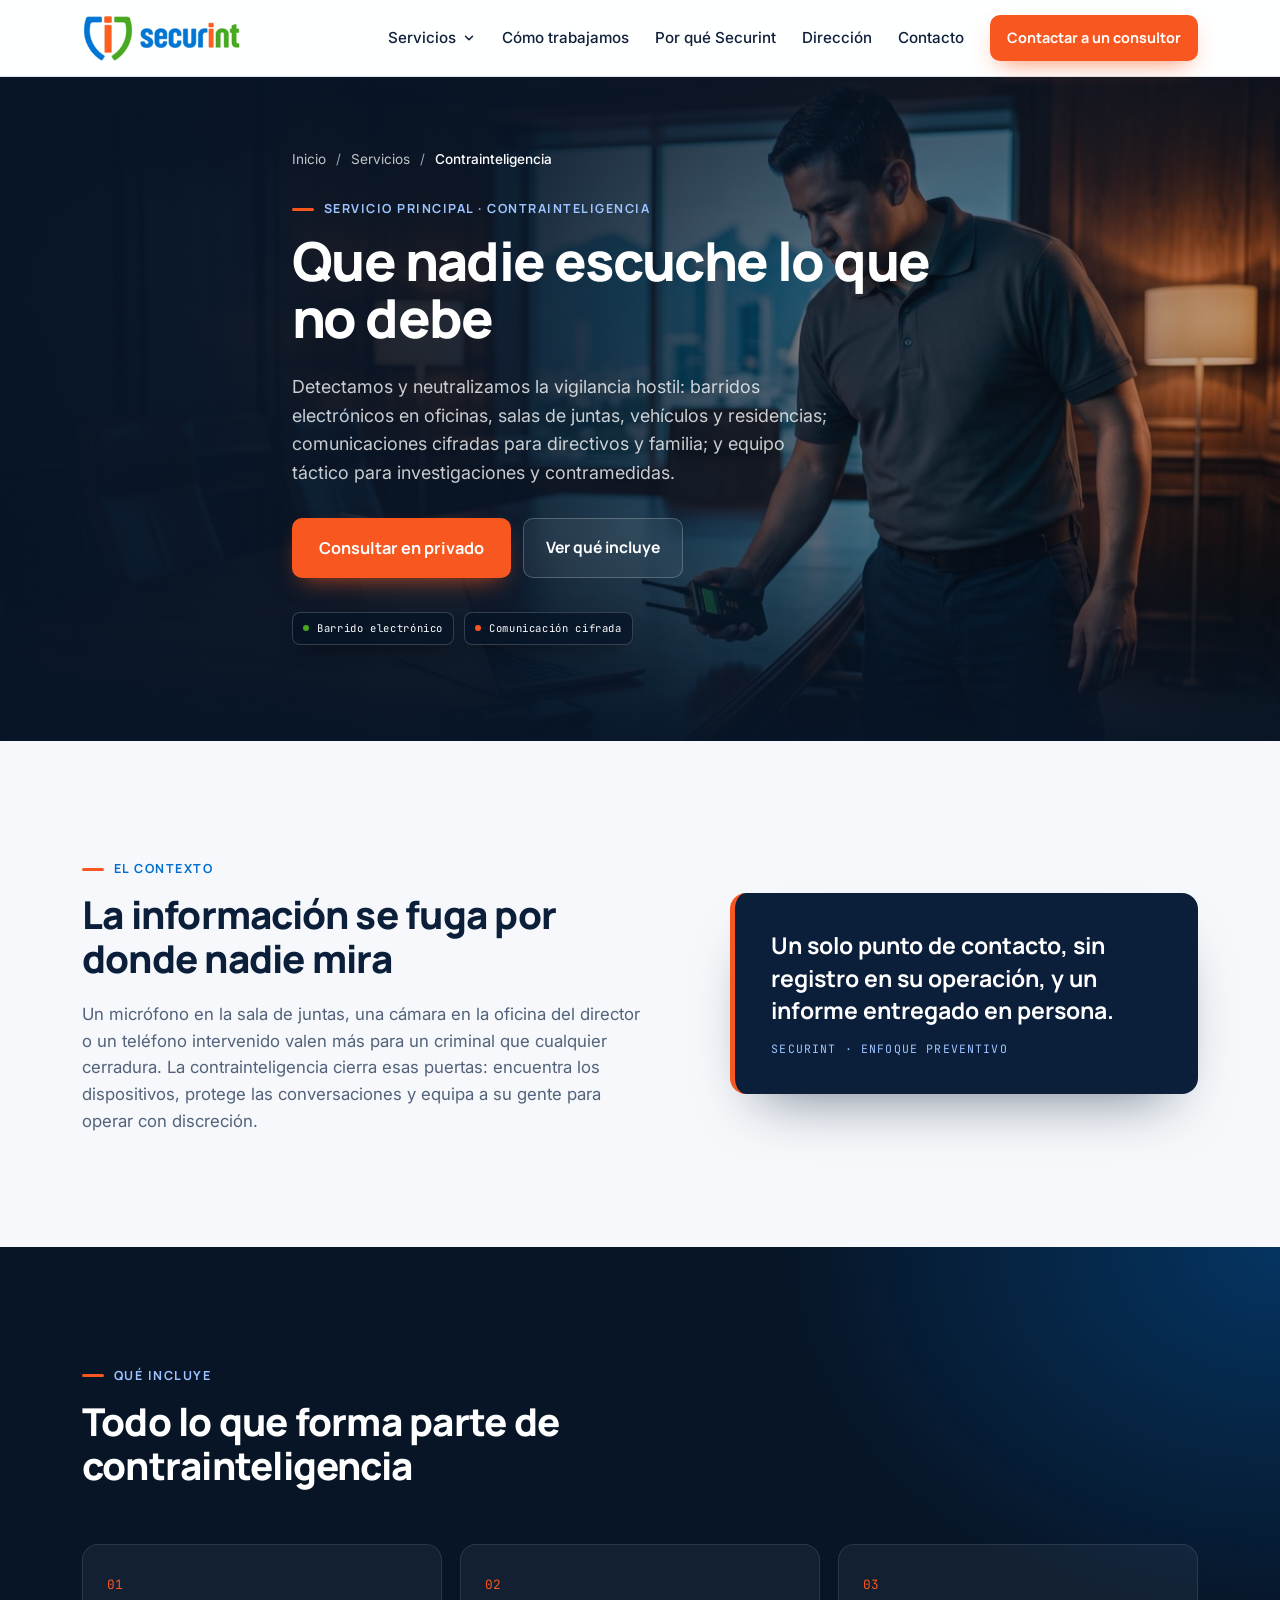
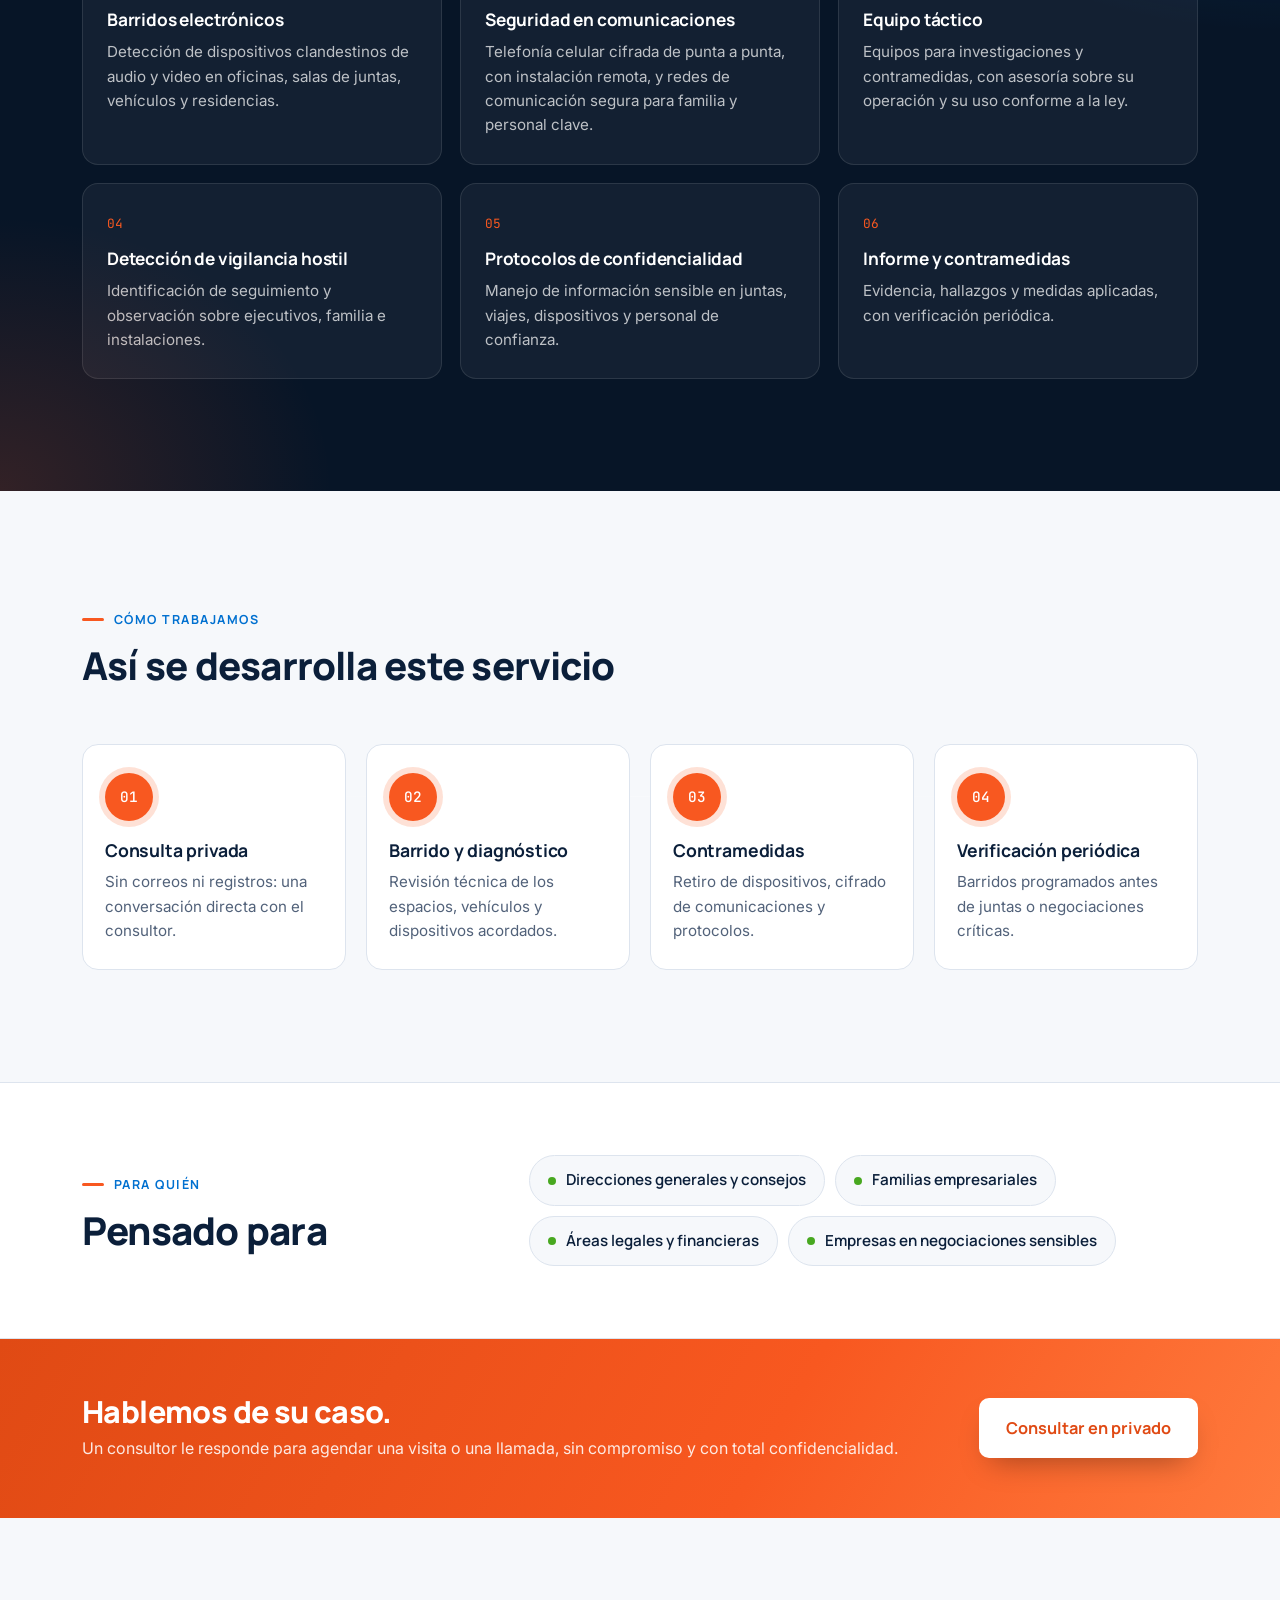
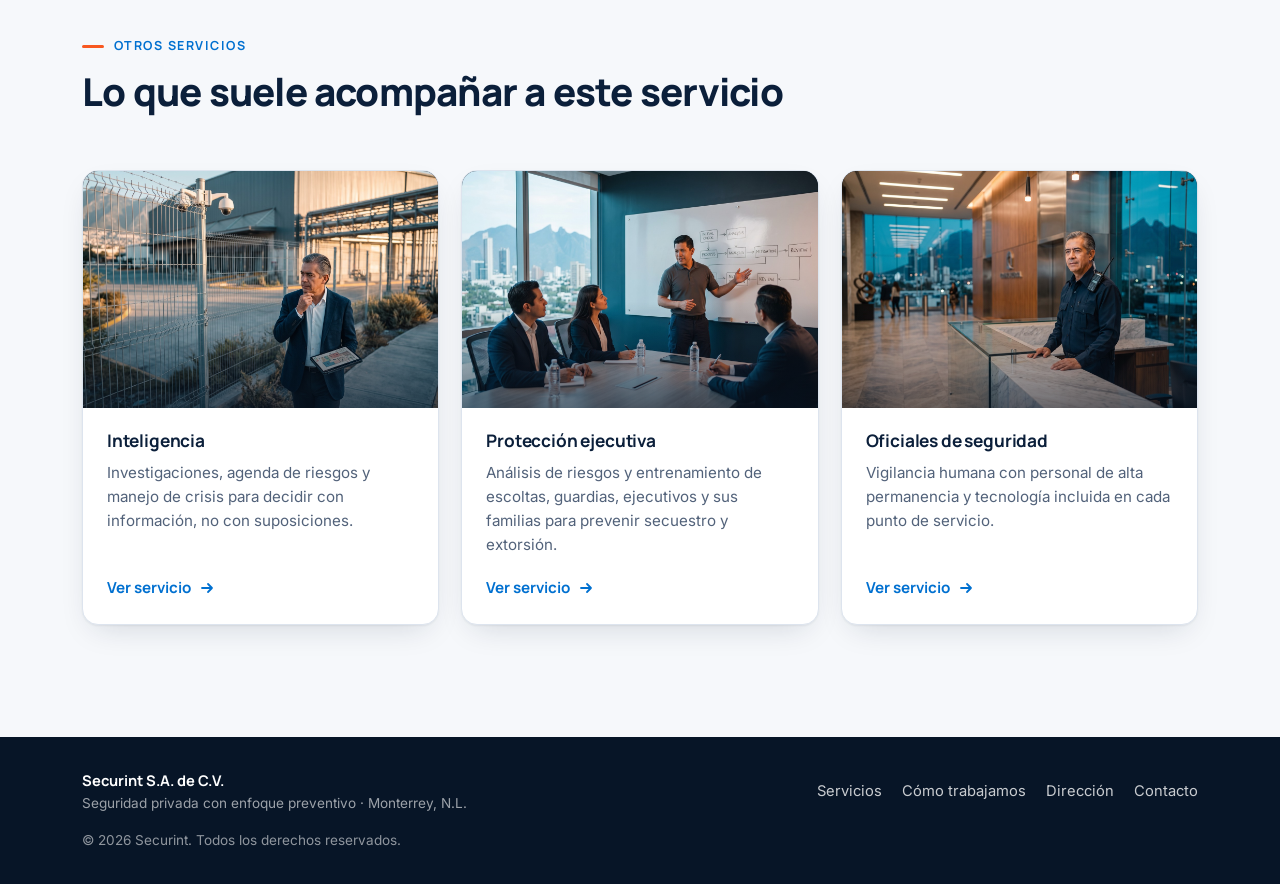
==== commit 811f34f3: "feat(inicio): sección Dirección con el perfil de Fernando Herrera Ramos y pasada minimalista — una c" ====
--- a/servicios/contrainteligencia.html
+++ b/servicios/contrainteligencia.html
@@ -47,6 +47,7 @@
       </div>
       <a href="../index.html#proceso">Cómo trabajamos</a>
       <a href="../index.html#porque">Por qué Securint</a>
+      <a href="../index.html#direccion">Dirección</a>
       <a href="../index.html#contacto">Contacto</a>
       <a class="boton boton--primario boton--chico" href="../index.html#contacto">Contactar a un consultor</a>
     </nav>
@@ -233,6 +234,7 @@
     <nav class="pie__nav" aria-label="Pie de página">
       <a href="../index.html#servicios">Servicios</a>
       <a href="../index.html#proceso">Cómo trabajamos</a>
+      <a href="../index.html#direccion">Dirección</a>
       <a href="../index.html#contacto">Contacto</a>
     </nav>
     <span class="pie__copy">© <span id="anio"></span> Securint. Todos los derechos reservados.</span>
--- a/css/styles.css
+++ b/css/styles.css
@@ -196,15 +196,6 @@
 }
 .hero h1 { color: #fff; max-width: 15ch; }
 .hero__fondo { position: absolute; inset: 0; pointer-events: none; }
-.hero__grid-fondo {
-  position: absolute; inset: 0;
-  background-image:
-    linear-gradient(rgba(255, 255, 255, .06) 1px, transparent 1px),
-    linear-gradient(90deg, rgba(255, 255, 255, .06) 1px, transparent 1px);
-  background-size: 56px 56px;
-  mask-image: radial-gradient(70% 70% at 50% 40%, #000 30%, transparent 100%);
-  -webkit-mask-image: radial-gradient(70% 70% at 50% 40%, #000 30%, transparent 100%);
-}
 .hero__foto {
   position: absolute; inset: 0; width: 100%; height: 100%;
   object-fit: cover; object-position: 60% center;
@@ -218,7 +209,6 @@
     linear-gradient(90deg, rgba(7, 21, 39, .94) 0%, rgba(7, 21, 39, .8) 36%, rgba(7, 21, 39, .35) 62%, rgba(7, 21, 39, .3) 100%),
     linear-gradient(180deg, rgba(7, 21, 39, .5) 0%, transparent 30%, transparent 65%, rgba(7, 21, 39, .92) 100%);
 }
-.hero__grid-fondo { opacity: .5; }
 
 .hero__grid {
   position: relative;
@@ -243,25 +233,6 @@
   -webkit-mask: url("data:image/svg+xml;utf8,<svg xmlns='http://www.w3.org/2000/svg' viewBox='0 0 24 24'><circle cx='12' cy='12' r='12' fill='black'/><path d='M7 12.5l3.2 3.2L17 9' stroke='white' stroke-width='2.4' fill='none' stroke-linecap='round' stroke-linejoin='round'/></svg>") center / contain no-repeat;
   mask: url("data:image/svg+xml;utf8,<svg xmlns='http://www.w3.org/2000/svg' viewBox='0 0 24 24'><circle cx='12' cy='12' r='12' fill='black'/><path d='M7 12.5l3.2 3.2L17 9' stroke='white' stroke-width='2.4' fill='none' stroke-linecap='round' stroke-linejoin='round'/></svg>") center / contain no-repeat;
 }
-
-/* Sectores en movimiento */
-.sectores {
-  position: relative;
-  border-top: 1px solid rgba(255, 255, 255, .1);
-  background: rgba(0, 0, 0, .2);
-  overflow: hidden;
-  mask-image: linear-gradient(90deg, transparent, #000 12%, #000 88%, transparent);
-  -webkit-mask-image: linear-gradient(90deg, transparent, #000 12%, #000 88%, transparent);
-}
-.sectores__pista { display: flex; gap: 0; width: max-content; animation: desfile 34s linear infinite; }
-.sectores__pista span {
-  padding: 16px 34px;
-  font-family: var(--fuente-titulos); font-weight: 700; font-size: .82rem; letter-spacing: .14em; text-transform: uppercase;
-  color: rgba(255, 255, 255, .55);
-  display: inline-flex; align-items: center; gap: 34px;
-}
-.sectores__pista span::after { content: ""; width: 6px; height: 6px; border-radius: 50%; background: var(--naranja); opacity: .8; }
-@keyframes desfile { to { transform: translateX(-50%); } }
 
 /* ---------- Franja de contexto ---------- */
 
@@ -334,7 +305,7 @@
 .hero__servicio { position: relative; max-width: 760px; padding-bottom: clamp(56px, 8vw, 96px); }
 .hero__servicio h1 { max-width: none; font-size: clamp(2rem, 4.2vw, 3.4rem); }
 .hero__chips { display: flex; flex-wrap: wrap; gap: 10px; margin-top: 30px; }
-.hero__chips .visual__chip { position: static; animation: none; }
+.hero__chips .visual__chip { position: static; }
 .migas { display: flex; flex-wrap: wrap; align-items: center; gap: 10px; font-size: .85rem; color: rgba(255, 255, 255, .6); margin-bottom: 22px; }
 .migas a { color: rgba(255, 255, 255, .75); }
 .migas a:hover { color: #fff; }
@@ -530,10 +501,9 @@
   box-shadow: 0 10px 20px -10px rgba(0, 0, 0, .6);
 }
 .visual__chip::before { content: ""; width: 6px; height: 6px; border-radius: 50%; background: var(--verde); }
-.visual__chip--a { left: 18px; top: 18px; animation: flotar-chip 6s ease-in-out infinite; }
-.visual__chip--b { right: 18px; bottom: 18px; animation: flotar-chip 7s ease-in-out infinite reverse; }
+.visual__chip--a { left: 18px; top: 18px; }
+.visual__chip--b { right: 18px; bottom: 18px; }
 .visual__chip--b::before { background: var(--naranja); }
-@keyframes flotar-chip { 50% { transform: translateY(-6px); } }
 
 /* ---------- Pasos ---------- */
 
@@ -583,6 +553,31 @@
 .razon strong { grid-column: 2; display: block; font-family: var(--fuente-titulos); color: var(--marino); margin-bottom: 2px; }
 .razon span { grid-column: 2; color: var(--texto-2); font-size: .95rem; }
 
+
+/* ---------- Dirección (perfil ejecutivo) ---------- */
+
+.seccion--direccion { background: var(--superficie); border-top: 1px solid var(--borde); }
+.direccion__grid { display: grid; grid-template-columns: minmax(0, 1fr) minmax(0, 1fr); gap: clamp(40px, 7vw, 96px); align-items: start; }
+.direccion__nombre { font-size: clamp(1.9rem, 3.4vw, 2.8rem); margin-bottom: 8px; }
+.direccion__cargo { font-family: var(--fuente-titulos); font-weight: 600; color: var(--azul); font-size: 1rem; margin-bottom: 22px; max-width: 46ch; }
+.direccion__texto { color: var(--texto-2); font-size: 1.02rem; max-width: 54ch; margin-bottom: 30px; }
+.direccion__hechos { list-style: none; margin: 0 0 28px; padding: 0; display: grid; gap: 0; border-top: 1px solid var(--borde); }
+.direccion__hechos li { display: grid; grid-template-columns: 150px 1fr; gap: 16px; align-items: baseline; padding: 14px 0; border-bottom: 1px solid var(--borde); }
+.direccion__hechos strong { font-family: var(--fuente-titulos); font-size: 1.25rem; color: var(--marino); letter-spacing: -0.02em; }
+.direccion__hechos span { color: var(--texto-2); font-size: .93rem; }
+.direccion__especialidades { list-style: none; margin: 0; padding: 0; display: flex; flex-wrap: wrap; gap: 8px; }
+.direccion__especialidades li { font-family: var(--fuente-titulos); font-weight: 600; font-size: .85rem; color: var(--marino); padding: 8px 14px; border: 1px solid var(--borde-fuerte); border-radius: 999px; }
+.direccion__sub { font-family: var(--fuente-mono); font-weight: 500; font-size: .74rem; letter-spacing: .14em; text-transform: uppercase; color: var(--texto-2); margin: 0 0 12px; }
+.direccion__sub + .direccion__sub, .formacion + .direccion__sub { margin-top: 36px; }
+.trayectoria, .formacion { list-style: none; margin: 0 0 36px; padding: 0; border-top: 1px solid var(--borde); }
+.trayectoria li, .formacion li { display: grid; gap: 4px 18px; padding: 14px 0; border-bottom: 1px solid var(--borde); }
+.trayectoria li { grid-template-columns: 150px 1fr; align-items: baseline; }
+.trayectoria__anio { font-family: var(--fuente-mono); font-size: .78rem; color: var(--naranja); letter-spacing: .04em; }
+.trayectoria strong, .formacion strong { display: block; font-family: var(--fuente-titulos); color: var(--marino); font-size: 1rem; }
+.trayectoria div span, .formacion span { display: block; color: var(--texto-2); font-size: .9rem; }
+.formacion li { grid-template-columns: 1fr; }
+.formacion { margin-bottom: 0; }
+
 /* ---------- Banda CTA ---------- */
 
 .banda {
@@ -655,7 +650,7 @@
 }
 
 @media (max-width: 860px) {
-  .hero__grid, .franja__grid, .porque__grid, .contacto__grid, .contexto__grid, .para__grid { grid-template-columns: 1fr; }
+  .hero__grid, .franja__grid, .porque__grid, .contacto__grid, .contexto__grid, .para__grid, .direccion__grid { grid-template-columns: 1fr; }
   .hero h1 { max-width: none; }
   .hero__foto { object-position: 58% center; }
   .hero__velo { background: linear-gradient(180deg, rgba(7, 21, 39, .9) 0%, rgba(7, 21, 39, .72) 55%, rgba(7, 21, 39, .95) 100%); }
@@ -688,6 +683,7 @@
 @media (max-width: 560px) {
   .pasos { grid-template-columns: 1fr; }
   .campo--doble { grid-template-columns: 1fr; }
+  .direccion__hechos li, .trayectoria li { grid-template-columns: 1fr; gap: 2px; }
   .hero__acciones .boton { width: 100%; }
   .cabecera__logo img { width: 132px; }
   .pie__fila { flex-direction: column; align-items: flex-start; }
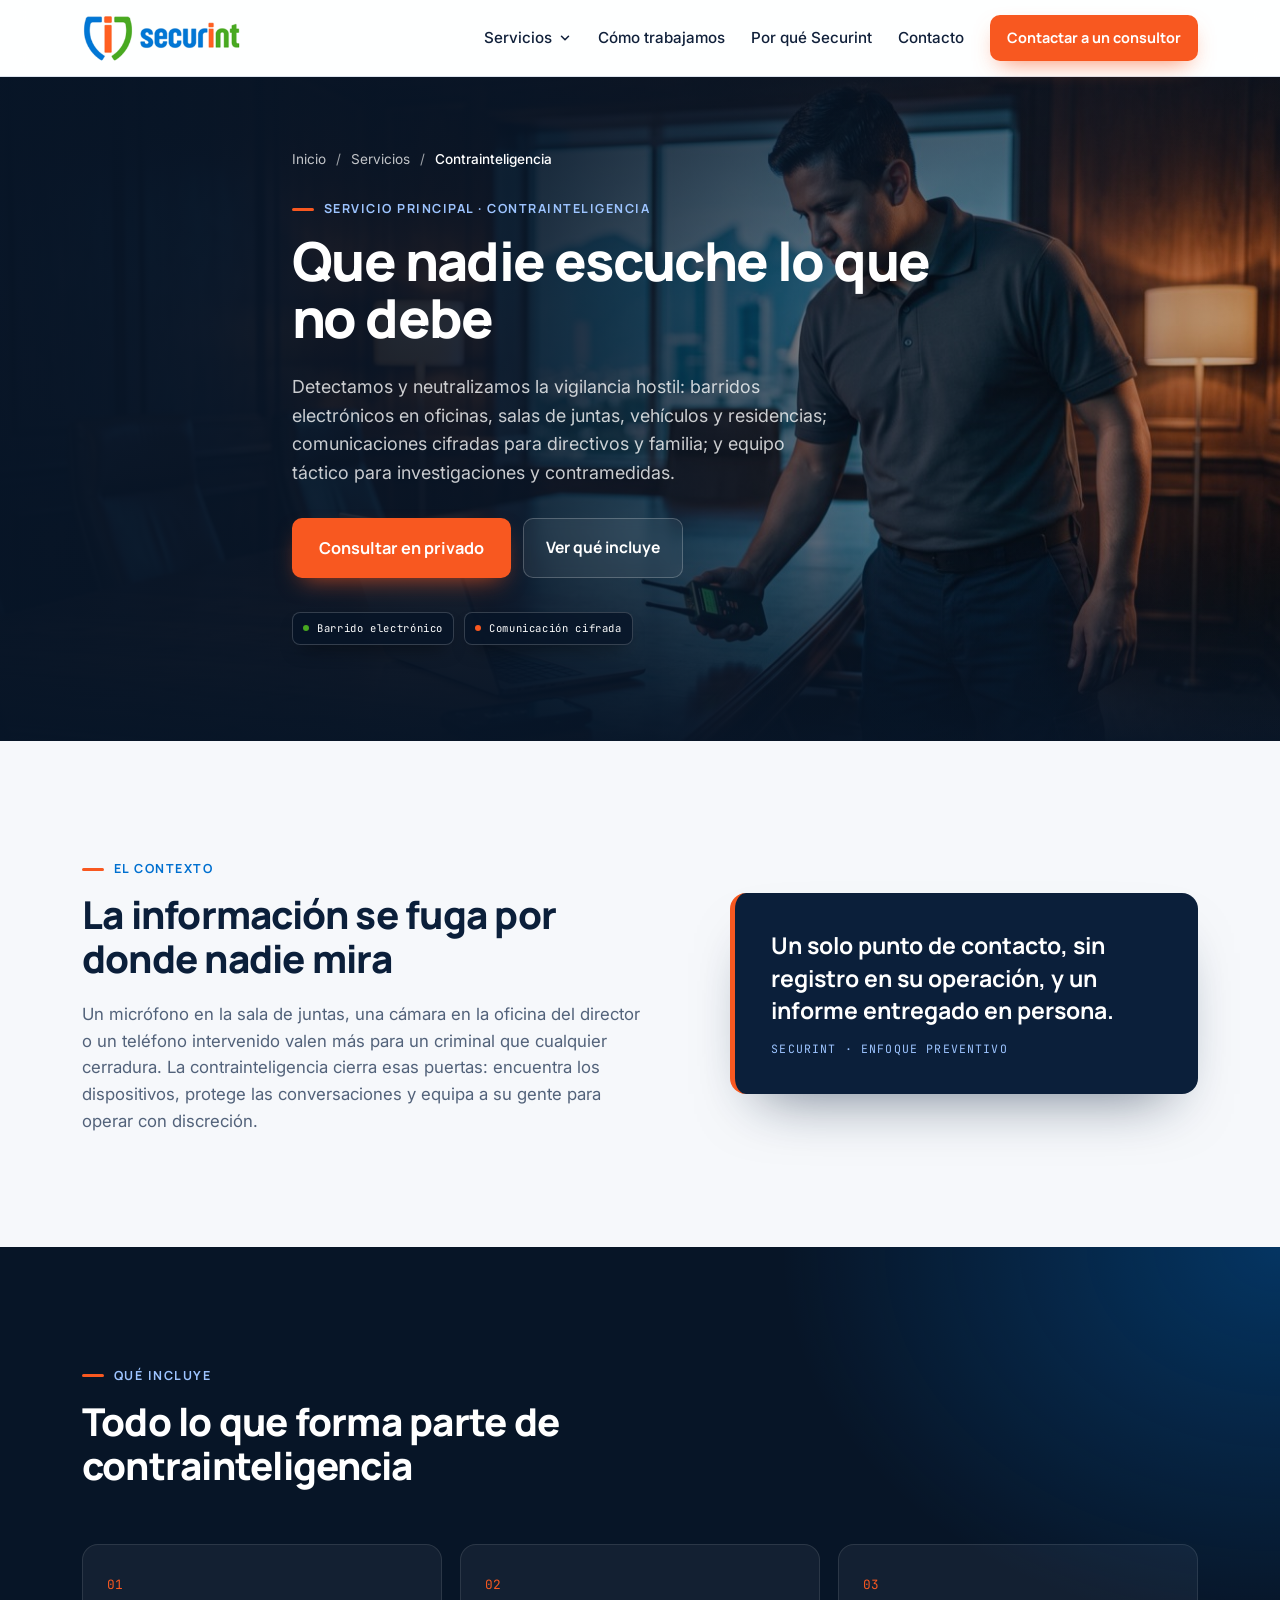
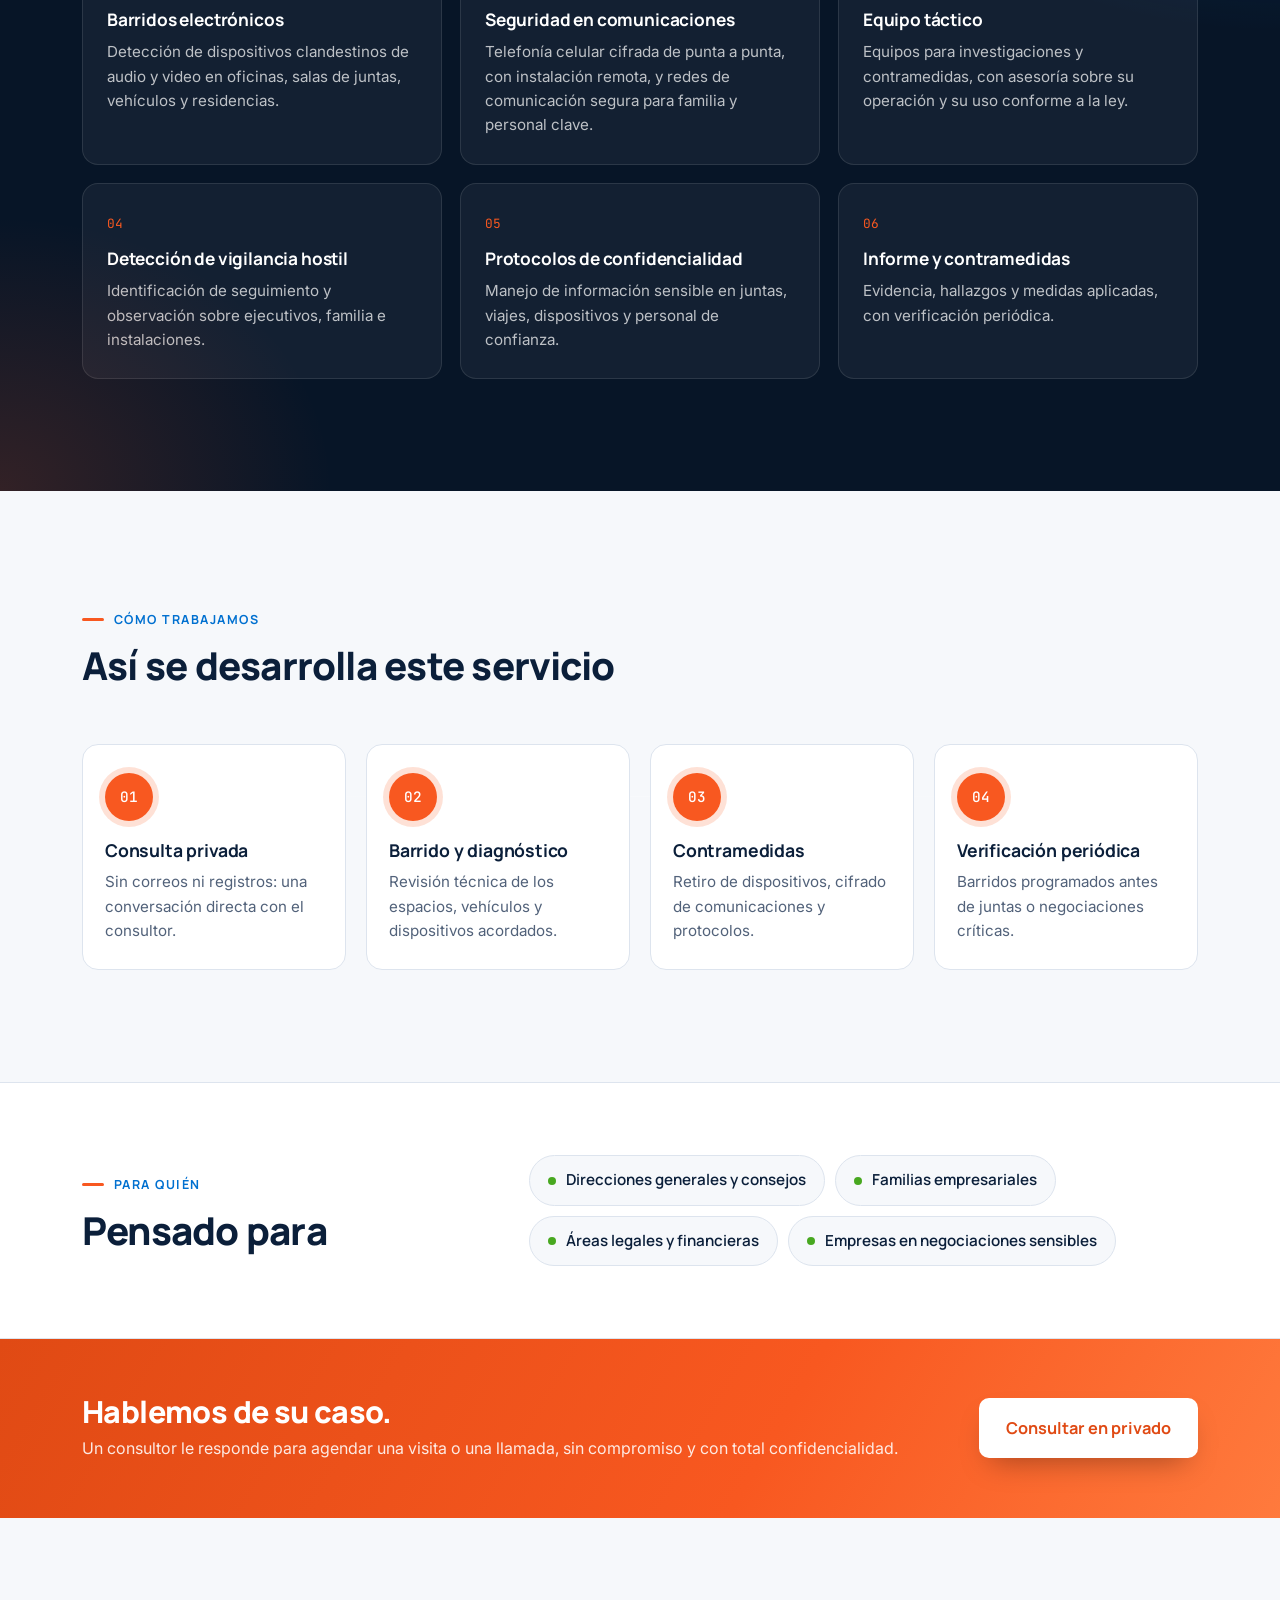
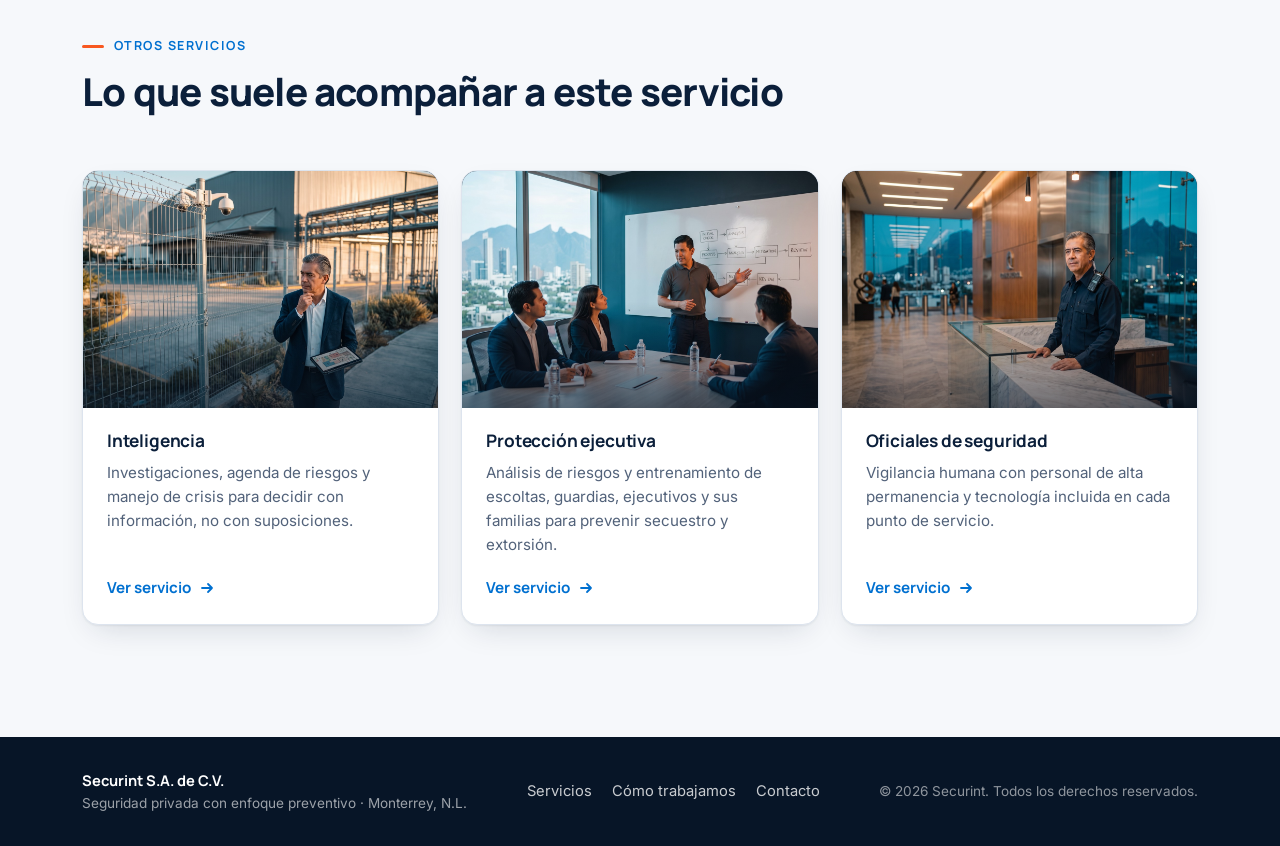
==== commit 9da76daf: "Revert "feat(inicio): sección Dirección con el perfil de Fernando Herrera Ramos y pasada minimalista" ====
--- a/servicios/contrainteligencia.html
+++ b/servicios/contrainteligencia.html
@@ -47,7 +47,6 @@
       </div>
       <a href="../index.html#proceso">Cómo trabajamos</a>
       <a href="../index.html#porque">Por qué Securint</a>
-      <a href="../index.html#direccion">Dirección</a>
       <a href="../index.html#contacto">Contacto</a>
       <a class="boton boton--primario boton--chico" href="../index.html#contacto">Contactar a un consultor</a>
     </nav>
@@ -234,7 +233,6 @@
     <nav class="pie__nav" aria-label="Pie de página">
       <a href="../index.html#servicios">Servicios</a>
       <a href="../index.html#proceso">Cómo trabajamos</a>
-      <a href="../index.html#direccion">Dirección</a>
       <a href="../index.html#contacto">Contacto</a>
     </nav>
     <span class="pie__copy">© <span id="anio"></span> Securint. Todos los derechos reservados.</span>
--- a/css/styles.css
+++ b/css/styles.css
@@ -196,6 +196,15 @@
 }
 .hero h1 { color: #fff; max-width: 15ch; }
 .hero__fondo { position: absolute; inset: 0; pointer-events: none; }
+.hero__grid-fondo {
+  position: absolute; inset: 0;
+  background-image:
+    linear-gradient(rgba(255, 255, 255, .06) 1px, transparent 1px),
+    linear-gradient(90deg, rgba(255, 255, 255, .06) 1px, transparent 1px);
+  background-size: 56px 56px;
+  mask-image: radial-gradient(70% 70% at 50% 40%, #000 30%, transparent 100%);
+  -webkit-mask-image: radial-gradient(70% 70% at 50% 40%, #000 30%, transparent 100%);
+}
 .hero__foto {
   position: absolute; inset: 0; width: 100%; height: 100%;
   object-fit: cover; object-position: 60% center;
@@ -209,6 +218,7 @@
     linear-gradient(90deg, rgba(7, 21, 39, .94) 0%, rgba(7, 21, 39, .8) 36%, rgba(7, 21, 39, .35) 62%, rgba(7, 21, 39, .3) 100%),
     linear-gradient(180deg, rgba(7, 21, 39, .5) 0%, transparent 30%, transparent 65%, rgba(7, 21, 39, .92) 100%);
 }
+.hero__grid-fondo { opacity: .5; }
 
 .hero__grid {
   position: relative;
@@ -233,6 +243,25 @@
   -webkit-mask: url("data:image/svg+xml;utf8,<svg xmlns='http://www.w3.org/2000/svg' viewBox='0 0 24 24'><circle cx='12' cy='12' r='12' fill='black'/><path d='M7 12.5l3.2 3.2L17 9' stroke='white' stroke-width='2.4' fill='none' stroke-linecap='round' stroke-linejoin='round'/></svg>") center / contain no-repeat;
   mask: url("data:image/svg+xml;utf8,<svg xmlns='http://www.w3.org/2000/svg' viewBox='0 0 24 24'><circle cx='12' cy='12' r='12' fill='black'/><path d='M7 12.5l3.2 3.2L17 9' stroke='white' stroke-width='2.4' fill='none' stroke-linecap='round' stroke-linejoin='round'/></svg>") center / contain no-repeat;
 }
+
+/* Sectores en movimiento */
+.sectores {
+  position: relative;
+  border-top: 1px solid rgba(255, 255, 255, .1);
+  background: rgba(0, 0, 0, .2);
+  overflow: hidden;
+  mask-image: linear-gradient(90deg, transparent, #000 12%, #000 88%, transparent);
+  -webkit-mask-image: linear-gradient(90deg, transparent, #000 12%, #000 88%, transparent);
+}
+.sectores__pista { display: flex; gap: 0; width: max-content; animation: desfile 34s linear infinite; }
+.sectores__pista span {
+  padding: 16px 34px;
+  font-family: var(--fuente-titulos); font-weight: 700; font-size: .82rem; letter-spacing: .14em; text-transform: uppercase;
+  color: rgba(255, 255, 255, .55);
+  display: inline-flex; align-items: center; gap: 34px;
+}
+.sectores__pista span::after { content: ""; width: 6px; height: 6px; border-radius: 50%; background: var(--naranja); opacity: .8; }
+@keyframes desfile { to { transform: translateX(-50%); } }
 
 /* ---------- Franja de contexto ---------- */
 
@@ -305,7 +334,7 @@
 .hero__servicio { position: relative; max-width: 760px; padding-bottom: clamp(56px, 8vw, 96px); }
 .hero__servicio h1 { max-width: none; font-size: clamp(2rem, 4.2vw, 3.4rem); }
 .hero__chips { display: flex; flex-wrap: wrap; gap: 10px; margin-top: 30px; }
-.hero__chips .visual__chip { position: static; }
+.hero__chips .visual__chip { position: static; animation: none; }
 .migas { display: flex; flex-wrap: wrap; align-items: center; gap: 10px; font-size: .85rem; color: rgba(255, 255, 255, .6); margin-bottom: 22px; }
 .migas a { color: rgba(255, 255, 255, .75); }
 .migas a:hover { color: #fff; }
@@ -501,9 +530,10 @@
   box-shadow: 0 10px 20px -10px rgba(0, 0, 0, .6);
 }
 .visual__chip::before { content: ""; width: 6px; height: 6px; border-radius: 50%; background: var(--verde); }
-.visual__chip--a { left: 18px; top: 18px; }
-.visual__chip--b { right: 18px; bottom: 18px; }
+.visual__chip--a { left: 18px; top: 18px; animation: flotar-chip 6s ease-in-out infinite; }
+.visual__chip--b { right: 18px; bottom: 18px; animation: flotar-chip 7s ease-in-out infinite reverse; }
 .visual__chip--b::before { background: var(--naranja); }
+@keyframes flotar-chip { 50% { transform: translateY(-6px); } }
 
 /* ---------- Pasos ---------- */
 
@@ -553,31 +583,6 @@
 .razon strong { grid-column: 2; display: block; font-family: var(--fuente-titulos); color: var(--marino); margin-bottom: 2px; }
 .razon span { grid-column: 2; color: var(--texto-2); font-size: .95rem; }
 
-
-/* ---------- Dirección (perfil ejecutivo) ---------- */
-
-.seccion--direccion { background: var(--superficie); border-top: 1px solid var(--borde); }
-.direccion__grid { display: grid; grid-template-columns: minmax(0, 1fr) minmax(0, 1fr); gap: clamp(40px, 7vw, 96px); align-items: start; }
-.direccion__nombre { font-size: clamp(1.9rem, 3.4vw, 2.8rem); margin-bottom: 8px; }
-.direccion__cargo { font-family: var(--fuente-titulos); font-weight: 600; color: var(--azul); font-size: 1rem; margin-bottom: 22px; max-width: 46ch; }
-.direccion__texto { color: var(--texto-2); font-size: 1.02rem; max-width: 54ch; margin-bottom: 30px; }
-.direccion__hechos { list-style: none; margin: 0 0 28px; padding: 0; display: grid; gap: 0; border-top: 1px solid var(--borde); }
-.direccion__hechos li { display: grid; grid-template-columns: 150px 1fr; gap: 16px; align-items: baseline; padding: 14px 0; border-bottom: 1px solid var(--borde); }
-.direccion__hechos strong { font-family: var(--fuente-titulos); font-size: 1.25rem; color: var(--marino); letter-spacing: -0.02em; }
-.direccion__hechos span { color: var(--texto-2); font-size: .93rem; }
-.direccion__especialidades { list-style: none; margin: 0; padding: 0; display: flex; flex-wrap: wrap; gap: 8px; }
-.direccion__especialidades li { font-family: var(--fuente-titulos); font-weight: 600; font-size: .85rem; color: var(--marino); padding: 8px 14px; border: 1px solid var(--borde-fuerte); border-radius: 999px; }
-.direccion__sub { font-family: var(--fuente-mono); font-weight: 500; font-size: .74rem; letter-spacing: .14em; text-transform: uppercase; color: var(--texto-2); margin: 0 0 12px; }
-.direccion__sub + .direccion__sub, .formacion + .direccion__sub { margin-top: 36px; }
-.trayectoria, .formacion { list-style: none; margin: 0 0 36px; padding: 0; border-top: 1px solid var(--borde); }
-.trayectoria li, .formacion li { display: grid; gap: 4px 18px; padding: 14px 0; border-bottom: 1px solid var(--borde); }
-.trayectoria li { grid-template-columns: 150px 1fr; align-items: baseline; }
-.trayectoria__anio { font-family: var(--fuente-mono); font-size: .78rem; color: var(--naranja); letter-spacing: .04em; }
-.trayectoria strong, .formacion strong { display: block; font-family: var(--fuente-titulos); color: var(--marino); font-size: 1rem; }
-.trayectoria div span, .formacion span { display: block; color: var(--texto-2); font-size: .9rem; }
-.formacion li { grid-template-columns: 1fr; }
-.formacion { margin-bottom: 0; }
-
 /* ---------- Banda CTA ---------- */
 
 .banda {
@@ -650,7 +655,7 @@
 }
 
 @media (max-width: 860px) {
-  .hero__grid, .franja__grid, .porque__grid, .contacto__grid, .contexto__grid, .para__grid, .direccion__grid { grid-template-columns: 1fr; }
+  .hero__grid, .franja__grid, .porque__grid, .contacto__grid, .contexto__grid, .para__grid { grid-template-columns: 1fr; }
   .hero h1 { max-width: none; }
   .hero__foto { object-position: 58% center; }
   .hero__velo { background: linear-gradient(180deg, rgba(7, 21, 39, .9) 0%, rgba(7, 21, 39, .72) 55%, rgba(7, 21, 39, .95) 100%); }
@@ -683,7 +688,6 @@
 @media (max-width: 560px) {
   .pasos { grid-template-columns: 1fr; }
   .campo--doble { grid-template-columns: 1fr; }
-  .direccion__hechos li, .trayectoria li { grid-template-columns: 1fr; gap: 2px; }
   .hero__acciones .boton { width: 100%; }
   .cabecera__logo img { width: 132px; }
   .pie__fila { flex-direction: column; align-items: flex-start; }
